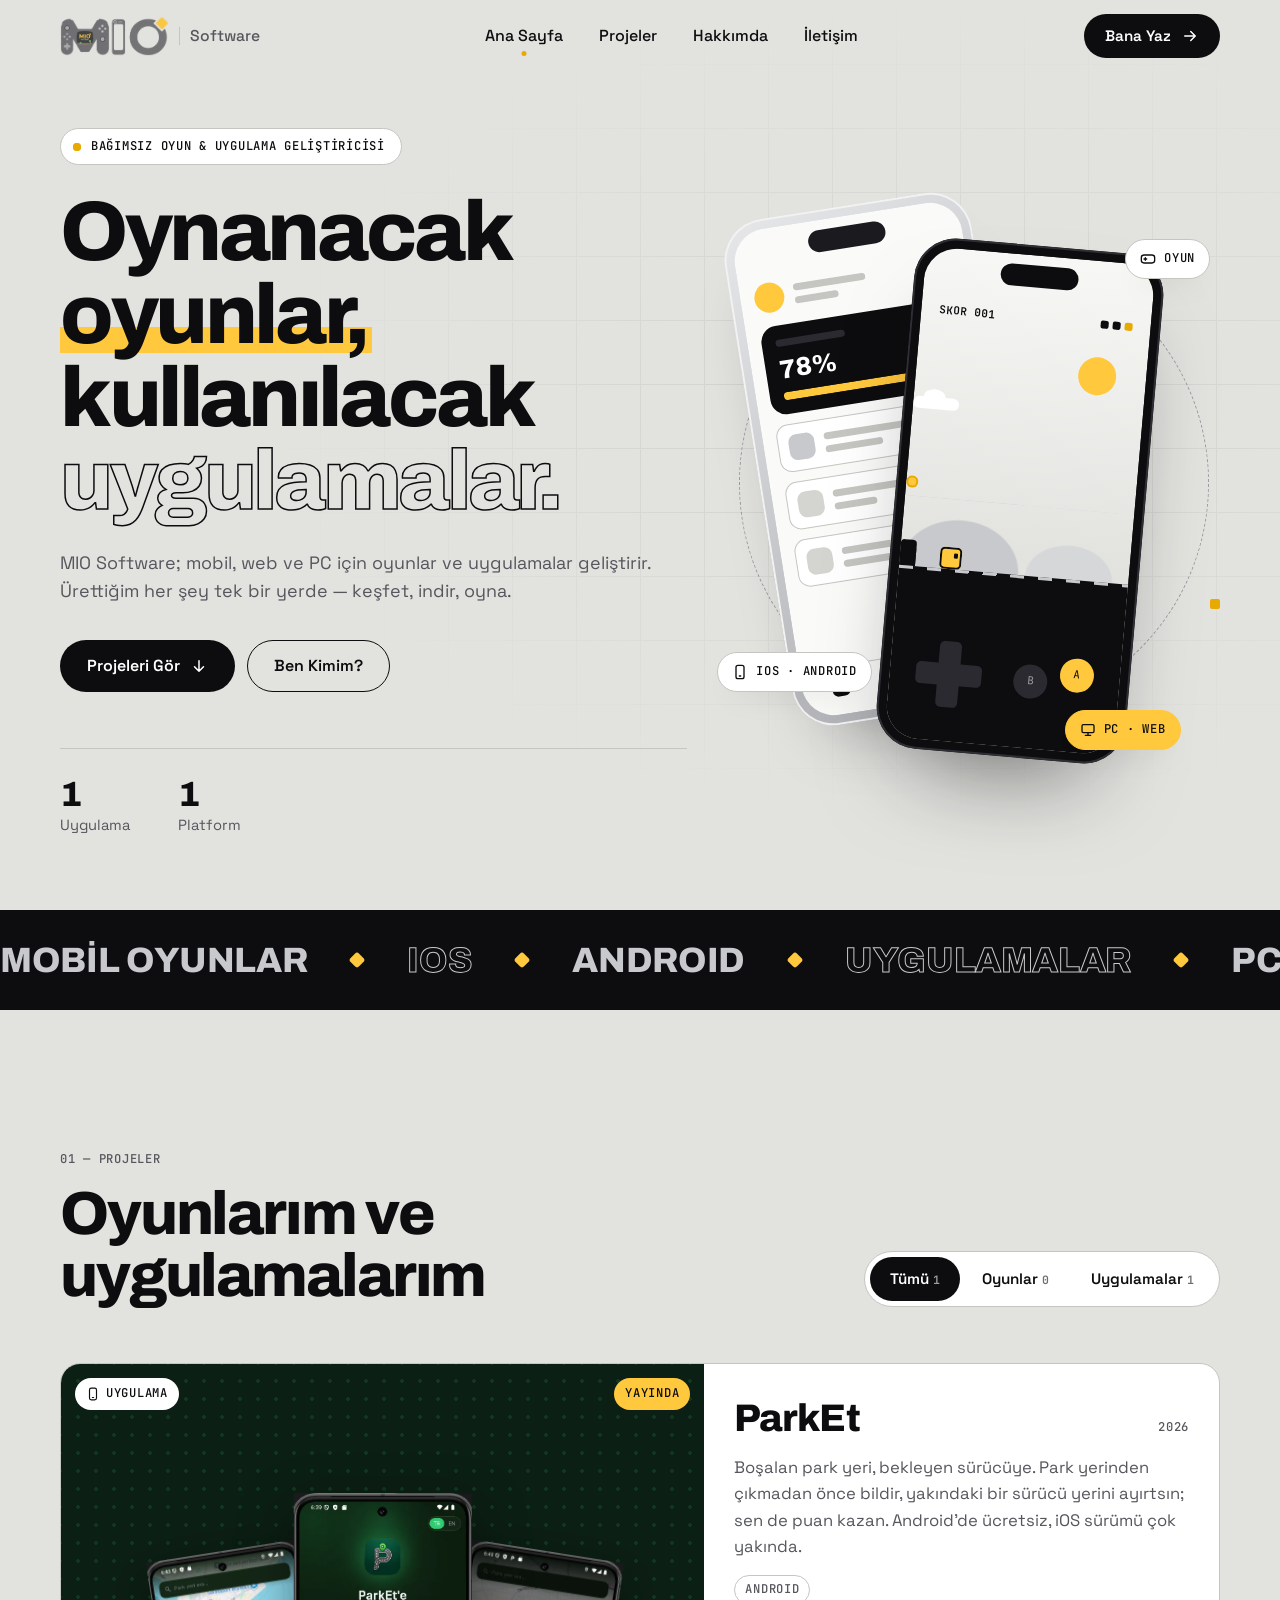
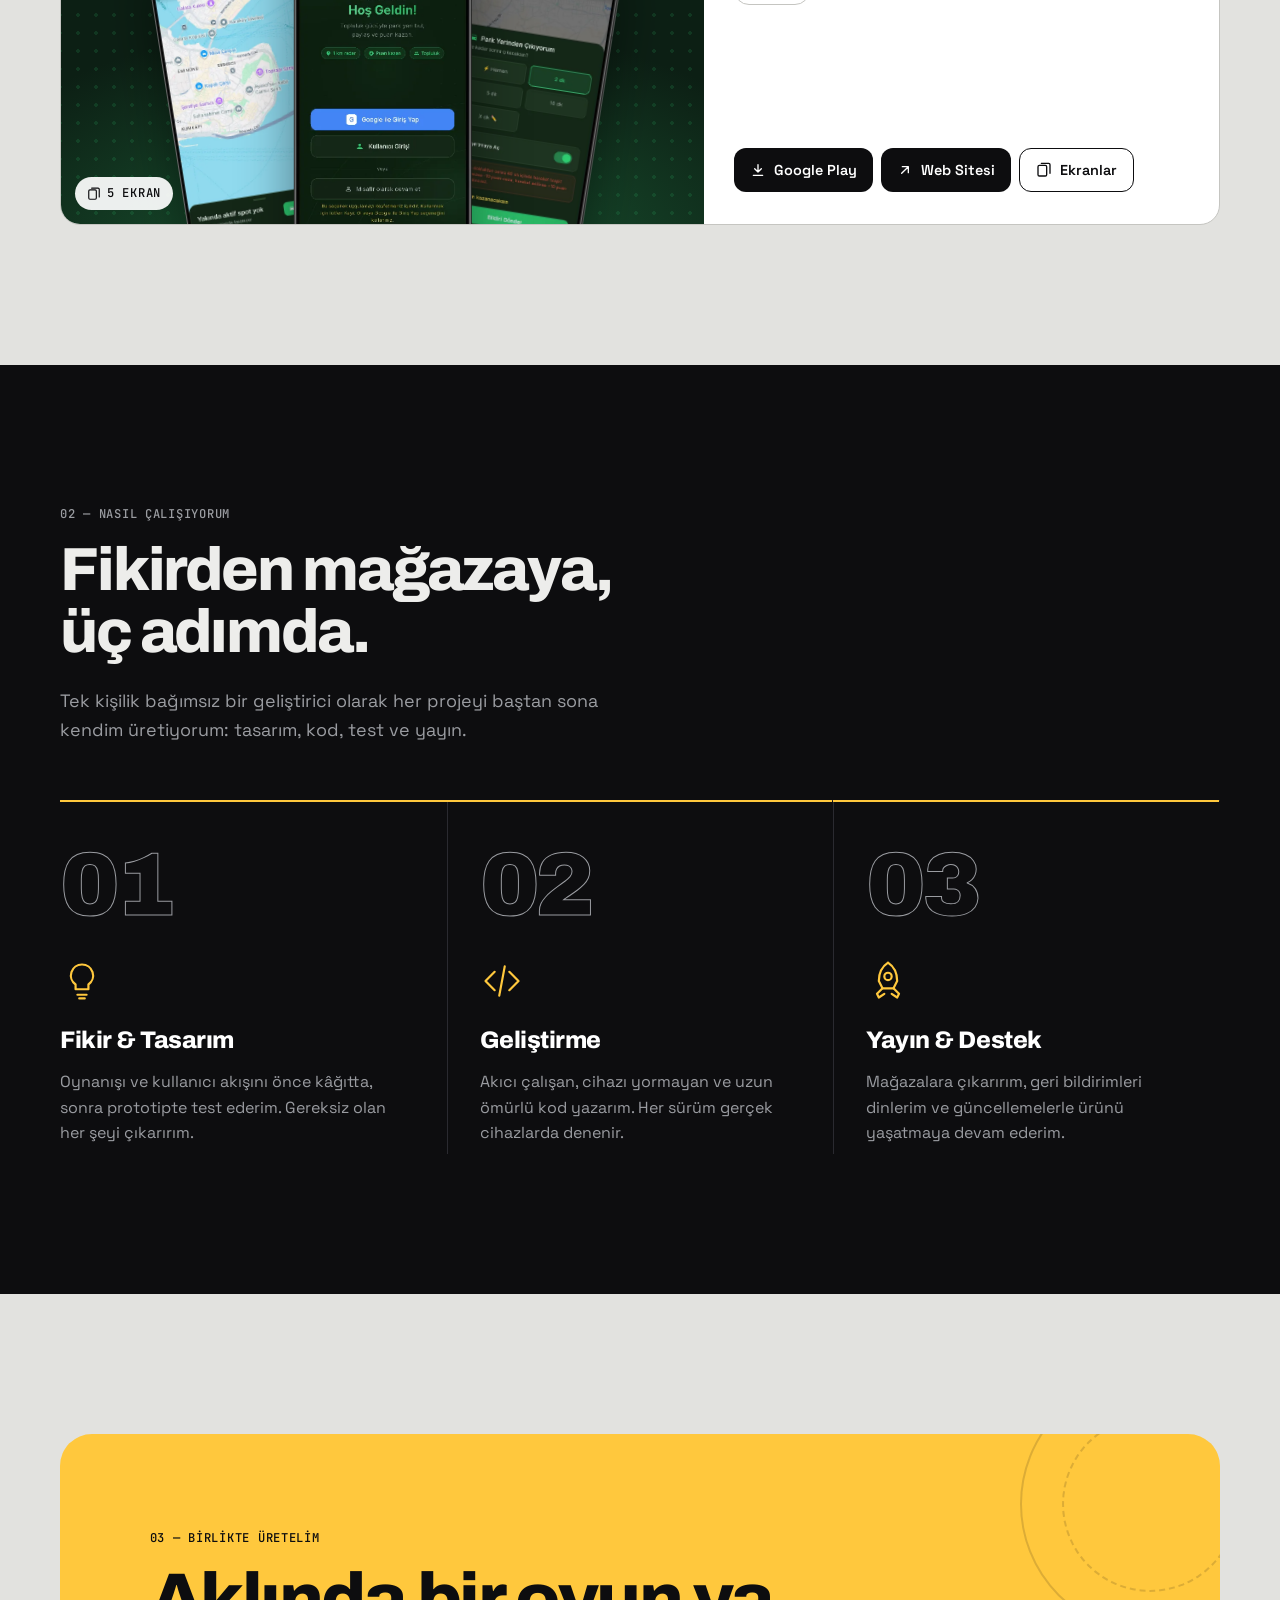
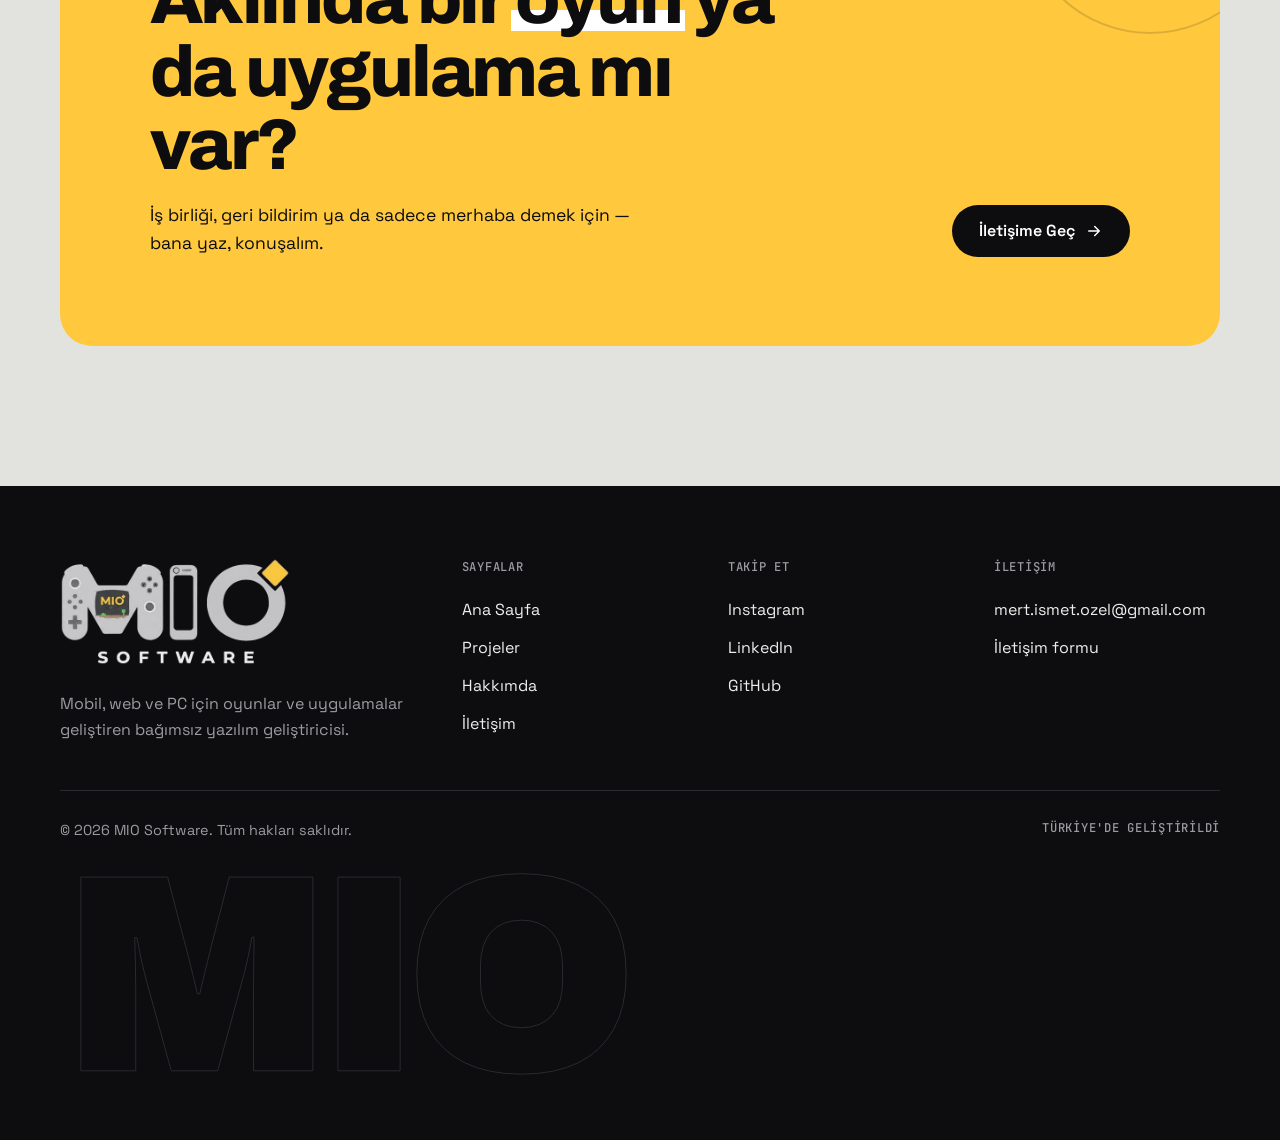
==== index.html @ 7b874090 "MIO Software web sitesi ilk sürüm Co-Authored-By: Claude Opus 5.5 <noreply@anthropic.com>" ====
<!doctype html>
<html lang="tr" class="no-js">
<head>
  <meta charset="utf-8">
  <meta name="viewport" content="width=device-width, initial-scale=1">
  <title>MIO Software — Oyun ve Mobil Uygulama Geliştiricisi</title>
  <meta name="description" content="MIO Software; mobil, web ve PC için oyunlar ve uygulamalar geliştiren bağımsız yazılım geliştiricisi. Tüm projelerim tek bir yerde.">
  <meta name="theme-color" content="#0D0D0F">
  <meta property="og:type" content="website">
  <meta property="og:title" content="MIO Software — Oyun ve Mobil Uygulama Geliştiricisi">
  <meta property="og:description" content="Oynanacak oyunlar, kullanılacak uygulamalar. Tüm projelerim tek bir yerde.">
  <meta property="og:image" content="https://miosoftware.org/assets/img/og-image.jpg">
  <link rel="canonical" href="https://miosoftware.org/">
  <meta property="og:url" content="https://miosoftware.org/">
  <meta property="og:site_name" content="MIO Software">
  <meta property="og:locale" content="tr_TR">
  <meta name="twitter:card" content="summary_large_image">
  <link rel="icon" href="assets/img/favicon.svg" type="image/svg+xml">
  <link rel="apple-touch-icon" href="assets/img/logo-mark.png">
  <link rel="preconnect" href="https://fonts.googleapis.com">
  <link rel="preconnect" href="https://fonts.gstatic.com" crossorigin>
  <link href="https://fonts.googleapis.com/css2?family=Archivo:wght@500;700;800;900&family=JetBrains+Mono:wght@500;600&family=Space+Grotesk:wght@400;500;600&display=swap" rel="stylesheet">
  <link rel="stylesheet" href="assets/css/style.css">
  <script type="application/ld+json">
  {
    "@context": "https://schema.org",
    "@graph": [
      {
        "@type": "WebSite",
        "name": "MIO Software",
        "url": "https://miosoftware.org/",
        "inLanguage": "tr"
      },
      {
        "@type": "Person",
        "name": "Mert Özel",
        "jobTitle": "Oyun ve Mobil Uygulama Geliştiricisi",
        "url": "https://miosoftware.org/",
        "alumniOf": { "@type": "CollegeOrUniversity", "name": "Fırat Üniversitesi" },
        "sameAs": [
          "https://www.instagram.com/mio.software/",
          "https://www.linkedin.com/in/mert-%C3%B6zel-674987365/",
          "https://github.com/codermert23"
        ]
      }
    ]
  }
  </script>
  <script>document.documentElement.classList.replace("no-js", "js");</script>
</head>
<body>
  <a class="skip" href="#main">İçeriğe geç</a>
  <div class="curtain" aria-hidden="true"><span class="curtain-logo"><img src="assets/img/logo-light-mark.png" alt="" width="131" height="48"></span></div>

  <header class="header">
    <div class="container header-inner">
      <a href="index.html" class="logo" aria-label="MIO Software ana sayfa"><img class="logo-img logo-img--dark" src="assets/img/logo-mark.png" alt="" width="109" height="40"><img class="logo-img logo-img--light" src="assets/img/logo-light-mark.png" alt="" width="109" height="40"><small>Software</small></a>
      <nav class="nav" aria-label="Ana menü">
        <a href="index.html" aria-current="page">Ana Sayfa</a>
        <a href="index.html#projeler">Projeler</a>
        <a href="hakkimda.html">Hakkımda</a>
        <a href="iletisim.html">İletişim</a>
      </nav>
      <a href="iletisim.html" class="btn btn--dark btn--sm header-cta">Bana Yaz
        <svg viewBox="0 0 24 24" fill="none" stroke="currentColor" stroke-width="2" stroke-linecap="round" stroke-linejoin="round" aria-hidden="true"><path d="M5 12h14M13 6l6 6-6 6"/></svg>
      </a>
      <button class="menu-btn" type="button" aria-expanded="false" aria-controls="mobile-menu" aria-label="Menüyü aç"><span></span><span></span></button>
    </div>
  </header>

  <div class="mobile-menu" id="mobile-menu">
    <nav aria-label="Mobil menü">
      <a href="index.html" aria-current="page">Ana Sayfa <span>01</span></a>
      <a href="index.html#projeler">Projeler <span>02</span></a>
      <a href="hakkimda.html">Hakkımda <span>03</span></a>
      <a href="iletisim.html">İletişim <span>04</span></a>
    </nav>
    <p class="mobile-menu-foot mono">Oyun &amp; Uygulama Geliştiricisi — <a href="mailto:mert.ismet.ozel@gmail.com">mert.ismet.ozel@gmail.com</a></p>
  </div>

  <main id="main">
    <!-- ============ HERO ============ -->
    <section class="hero" aria-labelledby="hero-title">
      <div class="hero-grid-bg" aria-hidden="true"></div>
      <div class="container hero-inner">
        <div class="hero-copy">
          <span class="eyebrow mono" data-reveal><span class="dot"></span>Bağımsız oyun &amp; uygulama geliştiricisi</span>
          <h1 id="hero-title" class="display">
            <span class="line"><span>Oynanacak <span class="hl">oyunlar,</span></span></span>
            <span class="line"><span>kullanılacak</span></span>
            <span class="line"><span class="outline">uygulamalar.</span></span>
          </h1>
          <p class="lead" data-reveal style="--i:3">MIO Software; mobil, web ve PC için oyunlar ve uygulamalar geliştirir. Ürettiğim her şey tek bir yerde — keşfet, indir, oyna.</p>
          <div class="hero-actions" data-reveal style="--i:4">
            <a href="#projeler" class="btn btn--dark">Projeleri Gör
              <svg viewBox="0 0 24 24" fill="none" stroke="currentColor" stroke-width="2" stroke-linecap="round" stroke-linejoin="round" aria-hidden="true"><path d="M12 5v14M6 13l6 6 6-6"/></svg>
            </a>
            <a href="hakkimda.html" class="btn btn--ghost">Ben Kimim?</a>
          </div>
          <div class="hero-stats" data-reveal style="--i:5">
            <div class="stat"><b data-stat="game">0</b><span>Oyun</span></div>
            <div class="stat"><b data-stat="app">0</b><span>Uygulama</span></div>
            <div class="stat"><b data-stat="platform">0</b><span>Platform</span></div>
          </div>
        </div>

        <div class="hero-visual" data-anim aria-hidden="true">
          <div class="hero-visual-scale">
            <div class="orbit"></div>
            <div class="orbit orbit--2"></div>
            <span class="pixel pixel--1"></span><span class="pixel pixel--2"></span><span class="pixel pixel--3"></span>

            <!-- Arka telefon: uygulama ekranı -->
            <div class="phone phone--back">
              <div class="phone-screen">
                <div class="app">
                  <div class="app-top"><span class="app-avatar"></span><div style="flex:1;display:grid;gap:6px"><span class="bar" style="width:60%"></span><span class="bar" style="width:36%"></span></div><span class="toggle"></span></div>
                  <div class="app-card">
                    <span class="bar" style="width:40%"></span>
                    <span class="big">78%</span>
                    <div class="app-progress"><i></i></div>
                  </div>
                  <div class="app-row"><b></b><div><span class="bar" style="width:70%"></span><span class="bar" style="width:40%"></span></div></div>
                  <div class="app-row"><b></b><div><span class="bar" style="width:55%"></span><span class="bar" style="width:30%"></span></div></div>
                  <div class="app-row"><b></b><div><span class="bar" style="width:64%"></span><span class="bar" style="width:46%"></span></div></div>
                  <div class="app-tabbar"><i></i><i></i><i></i><i></i></div>
                </div>
              </div>
            </div>

            <!-- Ön telefon: kendi kendine oynayan mini oyun -->
            <div class="phone phone--front">
              <div class="phone-screen">
                <div class="game">
                  <div class="game-hud"><span>SKOR <b data-score>000</b></span><span class="lives"><i></i><i></i><i></i></span></div>
                  <span class="game-sun"></span>
                  <span class="game-cloud"></span>
                  <div class="game-hills"></div>
                  <div class="game-world">
                    <span class="game-coin"></span>
                    <span class="game-obs"></span>
                    <span class="game-obs game-obs--2"></span>
                    <span class="game-player"></span>
                  </div>
                  <div class="game-ground">
                    <div class="game-pad"><span class="dpad"></span><span class="ab"><span>B</span><span>A</span></span></div>
                  </div>
                </div>
              </div>
            </div>

            <span class="chip-float chip-float--a mono">
              <svg viewBox="0 0 24 24" fill="none" stroke="currentColor" stroke-width="2" stroke-linecap="round" stroke-linejoin="round"><rect x="2" y="6" width="20" height="12" rx="4"/><path d="M6 12h4M8 10v4"/></svg>Oyun
            </span>
            <span class="chip-float chip-float--b mono">
              <svg viewBox="0 0 24 24" fill="none" stroke="currentColor" stroke-width="2" stroke-linecap="round" stroke-linejoin="round"><rect x="6" y="2" width="12" height="20" rx="3"/><path d="M11 18h2"/></svg><span lang="en">iOS · Android</span>
            </span>
            <span class="chip-float chip-float--c mono">
              <svg viewBox="0 0 24 24" fill="none" stroke="currentColor" stroke-width="2" stroke-linecap="round" stroke-linejoin="round"><rect x="3" y="4" width="18" height="12" rx="2"/><path d="M8 20h8M12 16v4"/></svg>PC · Web
            </span>
          </div>
        </div>
      </div>
    </section>

    <!-- ============ MARQUEE ============ -->
    <div class="marquee" data-anim aria-hidden="true">
      <div class="marquee-track">
        <span>Mobil Oyunlar</span><span lang="en">iOS</span><span lang="en">Android</span><span>Uygulamalar</span><span>PC &amp; Web</span><span>Oyun Tasarımı</span><span>UI / UX</span>
        <span>Mobil Oyunlar</span><span lang="en">iOS</span><span lang="en">Android</span><span>Uygulamalar</span><span>PC &amp; Web</span><span>Oyun Tasarımı</span><span>UI / UX</span>
      </div>
    </div>

    <!-- ============ PROJECTS ============ -->
    <section class="section" id="projeler" aria-labelledby="projects-title">
      <div class="container">
        <div class="section-head">
          <div data-reveal>
            <span class="mono">01 — Projeler</span>
            <h2 id="projects-title" class="title">Oyunlarım ve<br>uygulamalarım</h2>
          </div>
          <div class="filters" role="group" aria-label="Projeleri filtrele" data-reveal style="--i:1">
            <span class="filters-indicator" aria-hidden="true"></span>
            <button type="button" data-filter="all" aria-pressed="true">Tümü<span data-filter-count="all"></span></button>
            <button type="button" data-filter="game" aria-pressed="false">Oyunlar<span data-filter-count="game"></span></button>
            <button type="button" data-filter="app" aria-pressed="false">Uygulamalar<span data-filter-count="app"></span></button>
          </div>
        </div>
        <div class="projects-grid" id="projects-grid" aria-live="polite">
          <noscript><p class="projects-empty">Projeleri görmek için JavaScript'i etkinleştir.</p></noscript>
        </div>
      </div>
    </section>

    <!-- ============ PROCESS ============ -->
    <section class="section dark" aria-labelledby="process-title">
      <div class="container">
        <div class="section-head">
          <div data-reveal>
            <span class="mono">02 — Nasıl çalışıyorum</span>
            <h2 id="process-title" class="title">Fikirden mağazaya,<br>üç adımda.</h2>
          </div>
          <p class="lead" data-reveal style="--i:1">Tek kişilik bağımsız bir geliştirici olarak her projeyi baştan sona kendim üretiyorum: tasarım, kod, test ve yayın.</p>
        </div>
        <div class="steps">
          <article class="step">
            <span class="step-num">01</span>
            <svg class="step-icon" viewBox="0 0 48 48" fill="none" stroke="currentColor" stroke-width="2.4" stroke-linecap="round" stroke-linejoin="round" aria-hidden="true"><path d="M24 6a12 12 0 0 0-7 21.8V33h14v-5.2A12 12 0 0 0 24 6Z"/><path d="M19 39h10M21 43h6"/></svg>
            <h3>Fikir &amp; Tasarım</h3>
            <p>Oynanışı ve kullanıcı akışını önce kâğıtta, sonra prototipte test ederim. Gereksiz olan her şeyi çıkarırım.</p>
          </article>
          <article class="step">
            <span class="step-num">02</span>
            <svg class="step-icon" viewBox="0 0 48 48" fill="none" stroke="currentColor" stroke-width="2.4" stroke-linecap="round" stroke-linejoin="round" aria-hidden="true"><polyline points="16 14 6 24 16 34"/><polyline points="32 14 42 24 32 34"/><path d="M27 8 21 40"/></svg>
            <h3>Geliştirme</h3>
            <p>Akıcı çalışan, cihazı yormayan ve uzun ömürlü kod yazarım. Her sürüm gerçek cihazlarda denenir.</p>
          </article>
          <article class="step">
            <span class="step-num">03</span>
            <svg class="step-icon" viewBox="0 0 48 48" fill="none" stroke="currentColor" stroke-width="2.4" stroke-linecap="round" stroke-linejoin="round" aria-hidden="true"><path d="M24 4c6 4 10 11 10 20l-4 8H18l-4-8c0-9 4-16 10-20Z"/><circle cx="24" cy="19" r="4"/><path d="M18 32l-6 6 2 4 6-4M30 32l6 6-2 4-6-4"/></svg>
            <h3>Yayın &amp; Destek</h3>
            <p>Mağazalara çıkarırım, geri bildirimleri dinlerim ve güncellemelerle ürünü yaşatmaya devam ederim.</p>
          </article>
        </div>
      </div>
    </section>

    <!-- ============ CTA ============ -->
    <section class="section" aria-labelledby="cta-title">
      <div class="container">
        <div class="cta" data-reveal="scale" data-anim>
          <span class="cta-deco" aria-hidden="true"></span>
          <div>
            <span class="mono">03 — Birlikte üretelim</span>
            <h2 id="cta-title" class="title" style="margin-top:14px">Aklında bir <span class="hl" style="--yellow:#fff">oyun</span> ya da uygulama mı var?</h2>
            <p>İş birliği, geri bildirim ya da sadece merhaba demek için — bana yaz, konuşalım.</p>
          </div>
          <a href="iletisim.html" class="btn btn--dark">İletişime Geç
            <svg viewBox="0 0 24 24" fill="none" stroke="currentColor" stroke-width="2" stroke-linecap="round" stroke-linejoin="round" aria-hidden="true"><path d="M5 12h14M13 6l6 6-6 6"/></svg>
          </a>
        </div>
      </div>
    </section>
  </main>

  <footer class="footer dark">
    <div class="container">
      <div class="footer-cols">
        <div>
          <a href="index.html" class="footer-logo" aria-label="MIO Software ana sayfa"><img src="assets/img/logo-light.png" alt="MIO Software" width="230" height="107" loading="lazy" decoding="async"></a>
          <p class="footer-about">Mobil, web ve PC için oyunlar ve uygulamalar geliştiren bağımsız yazılım geliştiricisi.</p>
        </div>
        <div>
          <h4>Sayfalar</h4>
          <ul>
            <li><a class="footer-link" href="index.html">Ana Sayfa</a></li>
            <li><a class="footer-link" href="index.html#projeler">Projeler</a></li>
            <li><a class="footer-link" href="hakkimda.html">Hakkımda</a></li>
            <li><a class="footer-link" href="iletisim.html">İletişim</a></li>
          </ul>
        </div>
        <div>
          <h4>Takip Et</h4>
          <ul>
            <li><a class="footer-link" href="https://www.instagram.com/mio.software/" target="_blank" rel="noopener">Instagram</a></li>
            <li><a class="footer-link" href="https://www.linkedin.com/in/mert-%C3%B6zel-674987365/" target="_blank" rel="noopener">LinkedIn</a></li>
            <li><a class="footer-link" href="https://github.com/codermert23" target="_blank" rel="noopener">GitHub</a></li>
          </ul>
        </div>
        <div>
          <h4>İletişim</h4>
          <ul>
            <li><a class="footer-link" href="mailto:mert.ismet.ozel@gmail.com">mert.ismet.ozel@gmail.com</a></li>
            <li><a class="footer-link" href="iletisim.html">İletişim formu</a></li>
          </ul>
        </div>
      </div>
      <div class="footer-bottom">
        <span>© <span data-year>2026</span> MIO Software. Tüm hakları saklıdır.</span>
        <span class="mono">Türkiye'de geliştirildi</span>
      </div>
      <div class="footer-word" aria-hidden="true" data-parallax="-0.06">MIO</div>
    </div>
  </footer>

  <script src="assets/js/projects.js" defer></script>
  <script src="assets/js/main.js" defer></script>
</body>
</html>
---- assets/css/style.css ----
/* =========================================================
   MIO Software — style.css
   Tasarım sistemi: design/DESIGN.md
   ========================================================= */

:root {
  --bg: #E2E2DF;
  --bg-2: #D4D4D0;
  --surface: #FFFFFF;
  --silver: #C8C9CC;
  --silver-d: #9A9CA1;
  --ink: #0D0D0F;
  --ink-2: #1B1B1F;
  --ink-3: #2A2A30;
  --muted: #55575D;
  --line: #C5C5C1;
  --yellow: #FFC83D;
  --yellow-d: #E8A900;
  --error: #B3261E;

  --f-head: "Archivo", "Helvetica Neue", Arial, sans-serif;
  --f-body: "Space Grotesk", "Helvetica Neue", Arial, sans-serif;
  --f-mono: "JetBrains Mono", ui-monospace, Consolas, monospace;

  --ease: cubic-bezier(.2, .7, .2, 1);
  --ease-in: cubic-bezier(.6, 0, .8, .2);
  --radius: 20px;
  --header-h: 72px;
}

/* ---------- Reset ---------- */
*, *::before, *::after { box-sizing: border-box; }
html { -webkit-text-size-adjust: 100%; scroll-behavior: smooth; scroll-padding-top: 90px; }
body {
  margin: 0;
  background: var(--bg);
  color: var(--ink);
  font-family: var(--f-body);
  font-size: 1rem;
  line-height: 1.6;
  -webkit-font-smoothing: antialiased;
  overflow-x: hidden;
}
img, svg { display: block; max-width: 100%; }
a { color: inherit; text-decoration: none; }
button { font: inherit; color: inherit; cursor: pointer; background: none; border: 0; padding: 0; }
ul { list-style: none; margin: 0; padding: 0; }
h1, h2, h3, p { margin: 0; }
:focus-visible { outline: 2px solid var(--ink); outline-offset: 3px; border-radius: 6px; }
.dark :focus-visible, .mobile-menu :focus-visible { outline-color: var(--yellow); }
::selection { background: var(--yellow); color: var(--ink); }

.container { width: 100%; max-width: 1240px; margin: 0 auto; padding: 0 clamp(16px, 4vw, 40px); }
.skip { position: absolute; left: -9999px; top: 0; }
.skip:focus { left: 16px; top: 16px; z-index: 300; background: var(--yellow); padding: 10px 16px; border-radius: 10px; font-weight: 600; }
.mono { font-family: var(--f-mono); font-size: .76rem; font-weight: 500; letter-spacing: .06em; text-transform: uppercase; }
.muted { color: var(--muted); }
.sr-only { position: absolute; width: 1px; height: 1px; overflow: hidden; clip: rect(0 0 0 0); white-space: nowrap; }

/* ---------- Page curtain (transition) ---------- */
.curtain {
  position: fixed; inset: 0; z-index: 250;
  background: var(--ink);
  display: grid; place-items: center;
  transform-origin: top;
  animation: curtainOut .7s var(--ease) .1s both;
  pointer-events: none;
}
.curtain-logo { display: block; animation: fadeOut .25s ease both; }
.curtain-logo img { height: 48px; width: auto; }
.is-leaving .curtain { transform-origin: bottom; animation: curtainIn .45s var(--ease-in) both; }
.is-leaving .curtain-logo { animation: none; opacity: 0; }
@keyframes curtainOut { from { transform: scaleY(1); } to { transform: scaleY(0); } }
@keyframes curtainIn { from { transform: scaleY(0); } to { transform: scaleY(1); } }
@keyframes fadeOut { to { opacity: 0; } }

/* ---------- Header ---------- */
.header {
  position: fixed; inset: 0 0 auto; z-index: 100;
  transition: background .3s, box-shadow .3s, transform .4s var(--ease);
}
.header.is-scrolled {
  background: rgba(226, 226, 223, .86);
  -webkit-backdrop-filter: saturate(1.4) blur(12px);
  backdrop-filter: saturate(1.4) blur(12px);
  box-shadow: 0 1px 0 var(--line);
}
.header.is-hidden { transform: translateY(-100%); }
.header-inner { display: flex; align-items: center; justify-content: space-between; gap: 16px; height: var(--header-h); }

.logo { display: inline-flex; align-items: center; gap: 10px; font-family: var(--f-head); font-weight: 800; font-size: 1.3rem; letter-spacing: -.02em; }
.logo small { font-family: var(--f-body); font-weight: 500; font-size: .98rem; color: var(--muted); letter-spacing: 0; }
.logo-img { height: 40px; width: auto; transition: transform .5s var(--ease); }
.logo:hover .logo-img { transform: translateY(-2px) rotate(-2deg); }
.logo-img--light { display: none; }
.menu-open .header .logo-img--dark { display: none; }
.menu-open .header .logo-img--light { display: block; }
.logo small { padding-left: 10px; border-left: 1px solid var(--line); line-height: 1.2; }
.menu-open .header .logo small { border-color: var(--ink-3); }

.nav { display: flex; align-items: center; gap: 4px; }
.nav a { position: relative; padding: 10px 16px; border-radius: 999px; font-weight: 500; transition: background .2s; }
.nav a:hover { background: var(--bg-2); }
.nav a[aria-current="page"]::after {
  content: ""; position: absolute; left: 50%; bottom: 3px;
  width: 5px; height: 5px; border-radius: 50%; background: var(--yellow-d); transform: translateX(-50%);
}

.menu-btn { display: none; width: 48px; height: 48px; border-radius: 50%; background: var(--ink); position: relative; z-index: 120; }
.menu-btn span { position: absolute; left: 15px; right: 15px; height: 2px; background: #fff; border-radius: 2px; transition: transform .35s var(--ease), top .35s var(--ease); }
.menu-btn span:first-child { top: 19px; }
.menu-btn span:last-child { top: 27px; }
.menu-open .menu-btn { background: var(--yellow); }
.menu-open .menu-btn span { background: var(--ink); top: 23px; }
.menu-open .menu-btn span:first-child { transform: rotate(45deg); }
.menu-open .menu-btn span:last-child { transform: rotate(-45deg); }

.mobile-menu {
  position: fixed; inset: 0; z-index: 110;
  background: var(--ink); color: #fff;
  padding: calc(var(--header-h) + 32px) clamp(16px, 6vw, 40px) 40px;
  display: flex; flex-direction: column; justify-content: space-between;
  clip-path: circle(0 at calc(100% - 44px) 36px);
  transition: clip-path .6s var(--ease);
  visibility: hidden;
}
.menu-open .mobile-menu { clip-path: circle(150% at calc(100% - 44px) 36px); visibility: visible; }
.menu-open .header .logo { color: #fff; }
.menu-open .header .logo small { color: var(--silver-d); }
.menu-open .header { z-index: 115; transform: none; background: transparent; box-shadow: none; -webkit-backdrop-filter: none; backdrop-filter: none; }
.mobile-menu nav { display: flex; flex-direction: column; }
.mobile-menu nav a {
  font-family: var(--f-head); font-weight: 800; font-size: clamp(2.2rem, 11vw, 3.6rem); letter-spacing: -.03em; line-height: 1.15;
  padding: 6px 0; border-bottom: 1px solid var(--ink-3);
  display: flex; justify-content: space-between; align-items: center;
  opacity: 0; transform: translateY(24px);
  transition: opacity .5s var(--ease), transform .5s var(--ease), color .2s;
}
.mobile-menu nav a span { font-family: var(--f-mono); font-size: .8rem; color: var(--silver-d); font-weight: 500; }
.mobile-menu nav a:hover, .mobile-menu nav a[aria-current="page"] { color: var(--yellow); }
.menu-open .mobile-menu nav a { opacity: 1; transform: none; }
.menu-open .mobile-menu nav a:nth-child(1) { transition-delay: .15s; }
.menu-open .mobile-menu nav a:nth-child(2) { transition-delay: .2s; }
.menu-open .mobile-menu nav a:nth-child(3) { transition-delay: .25s; }
.menu-open .mobile-menu nav a:nth-child(4) { transition-delay: .3s; }
.mobile-menu-foot { color: var(--silver-d); }
.mobile-menu-foot a { color: #fff; text-transform: none; letter-spacing: 0; }
.menu-open body { overflow: hidden; }

/* ---------- Buttons ---------- */
.btn {
  display: inline-flex; align-items: center; justify-content: center; gap: 10px;
  min-height: 52px; padding: 0 26px; border-radius: 999px;
  font-weight: 600; font-size: 1rem; white-space: nowrap;
  border: 1.5px solid transparent;
  position: relative; overflow: hidden; isolation: isolate;
  transition: transform .2s var(--ease), background-color .25s, color .25s, border-color .25s;
}
.btn svg { width: 18px; height: 18px; flex: none; transition: transform .35s var(--ease); }
.btn:hover svg { transform: translateX(4px); }
.btn:active { transform: scale(.97); }
.btn--sm { min-height: 44px; padding: 0 20px; font-size: .95rem; }
.btn--dark { background: var(--ink); color: #fff; }
.btn--dark::before {
  content: ""; position: absolute; inset: 0; z-index: -1;
  background: var(--yellow); border-radius: inherit;
  transform: translateY(101%); transition: transform .4s var(--ease);
}
.btn--dark:hover { color: var(--ink); }
.btn--dark:hover::before { transform: none; }
.btn--ghost { border-color: var(--ink); color: var(--ink); }
.btn--ghost:hover { background: var(--ink); color: #fff; }
.btn--yellow { background: var(--yellow); color: var(--ink); }
.btn--yellow:hover { background: #fff; }
.btn[disabled] { opacity: .6; pointer-events: none; }

/* ---------- Reveal ---------- */
.js [data-reveal] {
  opacity: 0; transform: translateY(26px);
  transition: opacity .8s var(--ease), transform .8s var(--ease);
  transition-delay: calc(var(--i, 0) * 80ms);
}
.js [data-reveal="left"] { transform: translateX(-30px); }
.js [data-reveal="scale"] { transform: scale(.94); }
.js [data-reveal].is-in { opacity: 1; transform: none; }

/* Paused animations (offscreen / hidden tab) */
.is-paused, .is-paused *, .tab-hidden * { animation-play-state: paused !important; }

/* ---------- Typography blocks ---------- */
.display {
  font-family: var(--f-head); font-weight: 800;
  font-size: clamp(2.7rem, 6.6vw, 5.8rem);
  line-height: .98; letter-spacing: -.04em;
}
.line { display: block; overflow: hidden; padding-bottom: .06em; margin-bottom: -.06em; }
.line > span { display: inline-block; }
.js .line > span { transform: translateY(108%); transition: transform 1s var(--ease); }
.js.is-loaded .line > span { transform: none; }
.line:nth-child(2) > span { transition-delay: .1s; }
.line:nth-child(3) > span { transition-delay: .2s; }
.outline { color: transparent; -webkit-text-stroke: 1.5px var(--ink); }
.hl { position: relative; z-index: 0; white-space: nowrap; }
.hl::after {
  content: ""; position: absolute; z-index: -1;
  left: -.05em; right: -.05em; bottom: .1em; height: .3em;
  background: var(--yellow);
  transform-origin: left; transition: transform .9s var(--ease) .9s;
}
.js .hl::after { transform: scaleX(0); }
.js.is-loaded .hl::after, .js .is-in .hl::after { transform: scaleX(1); }

.eyebrow {
  display: inline-flex; align-items: center; gap: 10px;
  padding: 8px 16px 8px 12px; border: 1px solid var(--line); border-radius: 999px;
  background: var(--surface);
}
.dot { width: 8px; height: 8px; border-radius: 50%; background: var(--yellow-d); position: relative; }
.dot::after { content: ""; position: absolute; inset: 0; border-radius: 50%; background: var(--yellow-d); animation: ping 2s var(--ease) infinite; }
@keyframes ping { 0% { transform: scale(1); opacity: .7; } 80%, 100% { transform: scale(3); opacity: 0; } }

.title {
  font-family: var(--f-head); font-weight: 800;
  font-size: clamp(2.1rem, 4.8vw, 3.8rem);
  line-height: 1.02; letter-spacing: -.035em;
}
.lead { font-size: clamp(1.05rem, 1.4vw, 1.2rem); color: var(--muted); max-width: 54ch; }
.dark .lead, .dark .muted { color: var(--silver-d); }

/* ---------- Sections ---------- */
.section { padding: clamp(80px, 12vw, 140px) 0; position: relative; }
.section-head { display: flex; justify-content: space-between; align-items: flex-end; gap: 24px; flex-wrap: wrap; margin-bottom: clamp(36px, 5vw, 56px); }
.section-head .mono { color: var(--muted); display: block; margin-bottom: 14px; }
.dark .section-head .mono { color: var(--silver-d); }
.dark { background: var(--ink); color: #EDEDEB; }

/* ---------- Hero ---------- */
.hero { position: relative; padding: calc(var(--header-h) + 56px) 0 72px; min-height: min(100svh, 1000px); display: flex; align-items: center; overflow: hidden; }
.hero-grid-bg {
  position: absolute; inset: 0; pointer-events: none;
  background-image: linear-gradient(var(--line) 1px, transparent 1px), linear-gradient(90deg, var(--line) 1px, transparent 1px);
  background-size: 64px 64px;
  -webkit-mask-image: radial-gradient(ellipse 70% 60% at 72% 45%, #000 0%, transparent 75%);
  mask-image: radial-gradient(ellipse 70% 60% at 72% 45%, #000 0%, transparent 75%);
  opacity: .7;
}
.hero-inner { position: relative; display: grid; grid-template-columns: 1.12fr .88fr; gap: 40px; align-items: center; width: 100%; }
.hero .display { margin: 26px 0 26px; }
.hero-actions { display: flex; flex-wrap: wrap; gap: 12px; margin-top: 34px; }
.hero-stats { display: flex; flex-wrap: wrap; gap: 20px 48px; margin-top: 56px; padding-top: 28px; border-top: 1px solid var(--line); }
.stat b { display: block; font-family: var(--f-head); font-weight: 800; font-size: 2.2rem; line-height: 1; letter-spacing: -.03em; }
.stat span { color: var(--muted); font-size: .92rem; }

/* Hero visual */
.hero-visual { position: relative; height: 580px; display: grid; place-items: center; }
.orbit { position: absolute; width: 470px; aspect-ratio: 1; border-radius: 50%; border: 1px dashed var(--silver-d); animation: spin 48s linear infinite; }
.orbit::before { content: ""; position: absolute; top: -7px; left: calc(50% - 7px); width: 14px; height: 14px; background: var(--yellow); border-radius: 3px; }
.orbit--2 { width: 330px; border-style: solid; border-color: var(--line); animation-duration: 30s; animation-direction: reverse; }
.orbit--2::before { background: var(--ink); width: 10px; height: 10px; top: -5px; left: calc(50% - 5px); border-radius: 50%; }
@keyframes spin { to { transform: rotate(360deg); } }

.phone {
  position: absolute; width: 250px; height: 512px; border-radius: 42px; padding: 10px;
  background: var(--ink);
  box-shadow: 0 50px 90px -40px rgba(13, 13, 15, .55), inset 0 0 0 2px #2E2E34;
}
.phone::before { content: ""; position: absolute; top: 20px; left: 50%; width: 78px; height: 22px; border-radius: 999px; background: var(--ink); transform: translateX(-50%); z-index: 5; }
.phone-screen { position: relative; width: 100%; height: 100%; border-radius: 33px; overflow: hidden; }
.phone--front { translate: 46px 18px; rotate: 5deg; z-index: 2; animation: floatA 7s ease-in-out infinite; }
.phone--back {
  translate: -92px -24px; rotate: -9deg; z-index: 1;
  background: linear-gradient(150deg, #E6E7E9, #A7A9AE);
  box-shadow: 0 40px 70px -40px rgba(13, 13, 15, .4), inset 0 0 0 2px #F2F2F3;
  animation: floatB 8.5s ease-in-out infinite;
}
.phone--back::before { background: #1B1B1F; }
@keyframes floatA { 0%, 100% { transform: translateY(0); } 50% { transform: translateY(-14px); } }
@keyframes floatB { 0%, 100% { transform: translateY(-6px); } 50% { transform: translateY(10px); } }

/* Mini game (front phone) */
.game { position: absolute; inset: 0; background: linear-gradient(#F7F7F5 0%, #E2E2DF 62%); }
.game-hud { position: absolute; top: 54px; left: 18px; right: 18px; display: flex; justify-content: space-between; font-family: var(--f-mono); font-size: 11px; font-weight: 600; color: var(--ink); z-index: 2; }
.game-hud .lives { display: flex; gap: 4px; align-items: center; }
.game-hud .lives i { width: 8px; height: 8px; background: var(--ink); border-radius: 2px; }
.game-hud .lives i:last-child { background: var(--yellow-d); }
.game-sun { position: absolute; top: 96px; right: 30px; width: 38px; height: 38px; border-radius: 50%; background: var(--yellow); }
.game-hills {
  position: absolute; left: 0; bottom: 172px; width: 200%; height: 70px;
  background:
    radial-gradient(60px 50px at 60px 70px, var(--silver) 98%, transparent 100%) 0 0 / 230px 70px repeat-x,
    radial-gradient(44px 34px at 170px 70px, #D6D7D9 98%, transparent 100%) 0 0 / 230px 70px repeat-x;
  animation: hills 9s linear infinite;
}
@keyframes hills { to { transform: translateX(-230px); } }
.game-cloud { position: absolute; top: 150px; left: 0; width: 46px; height: 12px; border-radius: 999px; background: #fff; animation: cloud 11s linear infinite; }
.game-cloud::after { content: ""; position: absolute; left: 10px; top: -8px; width: 22px; height: 16px; border-radius: 50%; background: #fff; }
@keyframes cloud { from { transform: translateX(240px); } to { transform: translateX(-60px); } }
.game-world { position: absolute; left: 0; right: 0; bottom: 172px; height: 0; }
.game-player {
  position: absolute; bottom: 0; left: 40px; width: 22px; height: 22px;
  background: var(--yellow); border-radius: 5px;
  box-shadow: inset 0 0 0 2px var(--ink);
  animation: jump 1s infinite;
}
.game-player::after { content: ""; position: absolute; top: 6px; right: 4px; width: 4px; height: 5px; background: var(--ink); border-radius: 1px; }
@keyframes jump {
  0%, 12% { transform: translateY(0) scaleY(1); animation-timing-function: cubic-bezier(.2, .6, .35, 1); }
  14% { transform: translateY(0) scaleY(.85); }
  40% { transform: translateY(-60px) rotate(90deg); animation-timing-function: cubic-bezier(.6, 0, .8, .4); }
  64% { transform: translateY(0) rotate(180deg); }
  70% { transform: translateY(0) rotate(180deg) scaleY(.88); }
  76%, 100% { transform: translateY(0) rotate(180deg); }
}
.game-obs { position: absolute; bottom: 0; left: 0; width: 16px; height: 26px; background: var(--ink); border-radius: 4px 4px 0 0; animation: obs 2s linear infinite; }
.game-obs--2 { height: 20px; animation-delay: -1s; }
@keyframes obs { from { transform: translateX(236px); } to { transform: translateX(-40px); } }
.game-coin { position: absolute; bottom: 78px; left: 0; width: 12px; height: 12px; border-radius: 50%; background: var(--yellow); box-shadow: inset 0 0 0 2px var(--yellow-d); animation: obs 4s linear infinite, coinSpin .6s ease-in-out infinite alternate; animation-delay: -.6s, 0s; }
@keyframes coinSpin { to { scale: .3 1; } }
.game-ground { position: absolute; left: 0; right: 0; bottom: 0; height: 172px; background: var(--ink); }
.game-ground::before {
  content: ""; position: absolute; top: 0; left: 0; width: calc(100% + 28px); height: 3px;
  background: repeating-linear-gradient(90deg, var(--silver) 0 14px, transparent 14px 28px);
  animation: ground .203s linear infinite;
}
@keyframes ground { to { transform: translateX(-28px); } }
.game-pad { position: absolute; left: 0; right: 0; bottom: 34px; display: flex; justify-content: space-between; align-items: center; padding: 0 26px; }
.dpad { position: relative; width: 66px; height: 66px; }
.dpad::before, .dpad::after { content: ""; position: absolute; background: var(--ink-3); border-radius: 5px; }
.dpad::before { left: 22px; top: 0; width: 22px; height: 66px; }
.dpad::after { top: 22px; left: 0; width: 66px; height: 22px; }
.ab { display: flex; gap: 12px; align-items: center; }
.ab span { width: 34px; height: 34px; border-radius: 50%; background: var(--ink-3); display: grid; place-items: center; font-family: var(--f-mono); font-size: 11px; color: var(--silver-d); }
.ab span:last-child { background: var(--yellow); color: var(--ink); translate: 0 -10px; animation: press 1s infinite; }
@keyframes press { 0%, 10%, 22%, 100% { transform: scale(1); } 14% { transform: scale(.82); } }

/* App UI (back phone) */
.app { position: absolute; inset: 0; background: #FAFAF9; padding: 54px 14px 14px; display: flex; flex-direction: column; gap: 10px; }
.app-top { display: flex; align-items: center; gap: 10px; margin-bottom: 4px; }
.app-avatar { width: 30px; height: 30px; border-radius: 50%; background: var(--yellow); }
.bar { height: 7px; border-radius: 4px; background: var(--line); }
.app-card { background: var(--ink); border-radius: 16px; padding: 14px; display: grid; gap: 10px; }
.app-card .bar { background: var(--ink-3); }
.app-card .big { font-family: var(--f-head); font-weight: 800; color: #fff; font-size: 26px; line-height: 1; }
.app-progress { height: 8px; border-radius: 4px; background: var(--ink-3); overflow: hidden; }
.app-progress i { display: block; height: 100%; background: var(--yellow); transform-origin: left; animation: progress 4s var(--ease) infinite; }
@keyframes progress { 0% { transform: scaleX(.1); } 60%, 85% { transform: scaleX(.78); } 100% { transform: scaleX(.1); } }
.app-row { display: flex; align-items: center; gap: 10px; background: #fff; border: 1px solid var(--line); border-radius: 12px; padding: 10px; position: relative; overflow: hidden; }
.app-row b { width: 26px; height: 26px; border-radius: 8px; background: var(--bg-2); flex: none; }
.app-row:nth-of-type(3) b { background: var(--silver); }
.app-row div { flex: 1; display: grid; gap: 6px; }
.app-row::after { content: ""; position: absolute; inset: 0; background: linear-gradient(100deg, transparent 30%, rgba(255, 200, 61, .18) 50%, transparent 70%); transform: translateX(-100%); animation: shimmer 3.2s ease-in-out infinite; }
.app-row:nth-of-type(4)::after { animation-delay: .3s; }
.app-row:nth-of-type(5)::after { animation-delay: .6s; }
@keyframes shimmer { 0%, 40% { transform: translateX(-100%); } 80%, 100% { transform: translateX(100%); } }
.toggle { width: 30px; height: 18px; border-radius: 999px; background: var(--line); position: relative; flex: none; animation: toggleBg 3s steps(1) infinite; }
.toggle::after { content: ""; position: absolute; top: 2px; left: 2px; width: 14px; height: 14px; border-radius: 50%; background: #fff; box-shadow: 0 1px 2px rgba(0, 0, 0, .2); animation: toggleKnob 3s var(--ease) infinite; }
@keyframes toggleBg { 0% { background: var(--line); } 50% { background: var(--ink); } }
@keyframes toggleKnob { 0%, 45% { transform: none; } 50%, 95% { transform: translateX(12px); } 100% { transform: none; } }
.app-tabbar { margin-top: auto; display: flex; justify-content: space-around; padding: 12px 0 4px; border-top: 1px solid var(--line); }
.app-tabbar i { width: 18px; height: 18px; border-radius: 6px; background: var(--line); }
.app-tabbar i:first-child { background: var(--ink); }

/* Floating chips */
.chip-float {
  position: absolute; z-index: 3;
  display: inline-flex; align-items: center; gap: 8px;
  padding: 9px 14px; border-radius: 999px;
  background: var(--surface); border: 1px solid var(--line);
  box-shadow: 0 14px 30px -18px rgba(13, 13, 15, .35);
  animation: floatA 6s ease-in-out infinite;
}
.chip-float svg { width: 16px; height: 16px; }
.chip-float--a { top: 8%; right: 2%; }
.chip-float--b { bottom: 14%; left: -2%; animation-delay: -2s; }
.chip-float--c { bottom: 4%; right: 8%; background: var(--yellow); border-color: var(--yellow); animation-delay: -4s; }
.pixel { position: absolute; width: 10px; height: 10px; background: var(--ink); border-radius: 2px; animation: drift 9s ease-in-out infinite; }
.pixel--1 { top: 18%; left: 10%; }
.pixel--2 { top: 70%; right: 0; background: var(--yellow-d); animation-delay: -3s; }
.pixel--3 { top: 4%; left: 42%; width: 6px; height: 6px; background: var(--silver-d); animation-delay: -6s; }
@keyframes drift { 0%, 100% { transform: translate(0, 0) rotate(0); } 33% { transform: translate(10px, -16px) rotate(45deg); } 66% { transform: translate(-8px, 8px) rotate(90deg); } }

/* ---------- Marquee ---------- */
.marquee { background: var(--ink); color: var(--silver); overflow: hidden; padding: 22px 0; }
.marquee-track { display: flex; width: max-content; animation: marquee 34s linear infinite; }
.marquee:hover .marquee-track { animation-play-state: paused; }
.marquee-track span {
  display: inline-flex; align-items: center; gap: 44px; padding-right: 44px;
  font-family: var(--f-head); font-weight: 800; text-transform: uppercase;
  font-size: clamp(1.4rem, 3vw, 2.2rem); letter-spacing: -.01em; white-space: nowrap;
}
.marquee-track span::after { content: ""; width: 12px; height: 12px; background: var(--yellow); border-radius: 3px; transform: rotate(45deg); }
.marquee-track span:nth-child(even) { color: transparent; -webkit-text-stroke: 1px var(--silver); }
@keyframes marquee { to { transform: translateX(-50%); } }

/* ---------- Filters ---------- */
.filters { position: relative; display: inline-flex; padding: 5px; gap: 2px; background: var(--surface); border: 1px solid var(--line); border-radius: 999px; }
.filters button { position: relative; z-index: 1; min-height: 44px; padding: 0 20px; border-radius: 999px; font-weight: 600; font-size: .95rem; transition: color .3s; }
.filters button[aria-pressed="true"] { color: #fff; }
.filters button span { font-family: var(--f-mono); font-size: .72rem; opacity: .6; margin-left: 4px; }
.filters-indicator { position: absolute; top: 5px; bottom: 5px; left: 0; border-radius: 999px; background: var(--ink); transition: transform .45s var(--ease), width .45s var(--ease); }

/* ---------- Project cards ---------- */
.projects-grid { display: grid; grid-template-columns: repeat(3, 1fr); gap: 24px; }
.card {
  position: relative; display: flex; flex-direction: column;
  background: var(--surface); border: 1px solid var(--line); border-radius: var(--radius);
  overflow: hidden;
  transition: transform .5s var(--ease), box-shadow .4s, opacity .35s;
}
.card:hover { box-shadow: 0 34px 60px -34px rgba(13, 13, 15, .38); }
.card.is-tilting { transition: box-shadow .4s; }
.projects-grid.is-switching .card { opacity: 0; transform: scale(.96); }
.card-cover { position: relative; aspect-ratio: 4 / 3; overflow: hidden; background: var(--c1); color: var(--c2); }
.card-cover img { width: 100%; height: 100%; object-fit: cover; transition: transform .8s var(--ease); }
.cover-art { position: absolute; inset: -10%; transition: transform .9s var(--ease); }
.card:hover .cover-art, .card:hover .card-cover img { transform: scale(1.06); }
.art-pixel { background: repeating-conic-gradient(currentColor 0 25%, transparent 0 50%) 0 0 / 34px 34px; opacity: .14; }
.art-dots { background: radial-gradient(currentColor 1.6px, transparent 1.8px) 0 0 / 18px 18px; opacity: .3; }
.art-stripes { background: repeating-linear-gradient(-45deg, currentColor 0 2px, transparent 2px 18px); opacity: .22; }
.art-rings { background: repeating-radial-gradient(circle at 85% 15%, currentColor 0 1.5px, transparent 2px 22px); opacity: .3; }
.card:hover .art-pixel, .card:hover .art-dots { animation: artDrift 6s linear infinite; }
@keyframes artDrift { to { background-position: 68px 68px; } }
.cover-shape { position: absolute; right: 22px; top: 50%; width: 92px; height: 92px; margin-top: -46px; border-radius: 26px; background: var(--c3, var(--yellow)); transition: transform .8s var(--ease); }
.cover-shape--circle { border-radius: 50%; }
.card:hover .cover-shape { transform: rotate(45deg) scale(.9); }
.card:hover .cover-shape--circle { transform: translateY(-10px) scale(1.05); }
.cover-glyph { position: absolute; left: 20px; bottom: -4px; font-family: var(--f-head); font-weight: 900; font-size: 6.4rem; line-height: 1; letter-spacing: -.06em; color: var(--c2); transition: transform .8s var(--ease); }
.card:hover .cover-glyph { transform: translateY(-6px); }
.card-tag { position: absolute; top: 14px; left: 14px; z-index: 2; display: inline-flex; align-items: center; gap: 6px; padding: 6px 11px; border-radius: 999px; background: var(--surface); color: var(--ink); }
.card-tag svg { width: 14px; height: 14px; }
.card-status { position: absolute; top: 14px; right: 14px; z-index: 2; padding: 6px 11px; border-radius: 999px; background: var(--ink); color: #fff; }
.card-status.is-live { background: var(--yellow); color: var(--ink); }
.card-body { display: flex; flex-direction: column; gap: 12px; flex: 1; padding: 22px 22px 24px; }
.card-head { display: flex; justify-content: space-between; align-items: baseline; gap: 12px; }
.card h3 { font-family: var(--f-head); font-weight: 800; font-size: 1.45rem; letter-spacing: -.025em; line-height: 1.15; }
.card-year { color: var(--muted); }
.card p { color: var(--muted); }
.platforms { display: flex; flex-wrap: wrap; gap: 6px; }
.platforms li { padding: 4px 10px; border: 1px solid var(--line); border-radius: 999px; color: var(--muted); }
.card-links { display: flex; flex-wrap: wrap; gap: 8px; margin-top: auto; padding-top: 8px; }
.store-btn {
  display: inline-flex; align-items: center; gap: 8px; min-height: 44px; padding: 0 16px;
  border-radius: 12px; background: var(--ink); color: #fff; font-weight: 600; font-size: .9rem;
  transition: background .25s, color .25s, transform .2s var(--ease);
}
.store-btn svg { width: 16px; height: 16px; }
.store-btn:hover { background: var(--yellow); color: var(--ink); }
.store-btn:active { transform: scale(.96); }
.store-btn.is-soon { background: var(--bg-2); color: var(--muted); cursor: default; }
.projects-empty { grid-column: 1 / -1; padding: 72px 24px; text-align: center; color: var(--muted); border: 1.5px dashed var(--silver-d); border-radius: var(--radius); }
.projects-empty strong { color: var(--ink); }
.store-btn--ghost { background: transparent; color: var(--ink); border: 1.5px solid var(--ink); }
.store-btn--ghost:hover { background: var(--ink); color: #fff; }

/* Featured card (2 columns, cover left) */
.card--featured { grid-column: 1 / -1; display: grid; grid-template-columns: 1.25fr 1fr; }
.card--featured .card-cover { aspect-ratio: auto; min-height: 460px; height: 100%; }
.card--featured .card-body { max-width: 560px; }
.card--featured .card-body { padding: 32px 30px; gap: 14px; justify-content: center; }
.card--featured h3 { font-size: clamp(1.8rem, 3vw, 2.4rem); }
.card--featured p { font-size: 1.04rem; }

/* Screenshot cover */
.card--screens .card-cover { background: radial-gradient(120% 85% at 50% 108%, color-mix(in srgb, var(--c3) 38%, var(--c1)) 0%, var(--c1) 62%); }
.card--screens .art-dots { color: var(--c3); opacity: .14; }
.card--screens .card-tag, .card--screens .card-status { z-index: 4; }
.cover-screens { position: absolute; inset: 0; width: 100%; cursor: zoom-in; }
.cover-screens:focus-visible { outline: 3px solid var(--yellow); outline-offset: -6px; border-radius: inherit; }
.card-cover .sc {
  position: absolute; left: 50%; bottom: -12%;
  height: 84%; width: auto; max-width: none;
  transform-origin: 50% 100%;
  filter: drop-shadow(0 22px 28px rgba(0, 0, 0, .45));
  transition: transform .9s var(--ease);
}
.card-cover .sc--c { z-index: 3; transform: translateX(-50%); }
.card-cover .sc--l { z-index: 2; transform: translateX(-112%) rotate(-9deg) scale(.86); }
.card-cover .sc--r { z-index: 2; transform: translateX(12%) rotate(9deg) scale(.86); }
.card:hover .card-cover .sc--c, .cover-screens:focus-visible .sc--c { transform: translateX(-50%) translateY(-14px); }
.card:hover .card-cover .sc--l, .cover-screens:focus-visible .sc--l { transform: translateX(-124%) rotate(-13deg) scale(.86); }
.card:hover .card-cover .sc--r, .cover-screens:focus-visible .sc--r { transform: translateX(24%) rotate(13deg) scale(.86); }
.cover-hint {
  position: absolute; left: 14px; bottom: 14px; z-index: 4;
  display: inline-flex; align-items: center; gap: 6px;
  padding: 7px 12px; border-radius: 999px;
  background: rgba(255, 255, 255, .92); color: var(--ink);
  transition: background .25s, color .25s;
}
.cover-hint svg { width: 14px; height: 14px; }
.cover-screens:hover .cover-hint { background: var(--yellow); }

/* ---------- Gallery dialog ---------- */
.has-dialog, .has-dialog body { overflow: hidden; }
.gallery {
  width: min(1120px, calc(100vw - 32px)); max-width: none; max-height: calc(100dvh - 32px);
  padding: 0; border: 0; border-radius: 28px; overflow: hidden;
  background: var(--ink); color: #fff;
  box-shadow: 0 40px 120px -30px rgba(0, 0, 0, .6);
}
.gallery[open] { display: flex; flex-direction: column; animation: galleryIn .5s var(--ease); }
.gallery::backdrop { background: rgba(13, 13, 15, .72); -webkit-backdrop-filter: blur(6px); backdrop-filter: blur(6px); }
@keyframes galleryIn { from { opacity: 0; transform: translateY(28px) scale(.97); } }
.gallery-head { display: flex; align-items: center; gap: 16px; padding: 18px 18px 0 28px; }
.gallery-head h2 { margin-right: auto; font-family: var(--f-head); font-weight: 800; font-size: 1.6rem; letter-spacing: -.02em; }
.gallery-count { color: var(--silver-d); }
.icon-btn { width: 48px; height: 48px; flex: none; border-radius: 50%; display: grid; place-items: center; background: var(--ink-3); color: #fff; transition: background .2s, color .2s, transform .2s var(--ease), opacity .2s; }
.icon-btn svg { width: 20px; height: 20px; }
.icon-btn:hover { background: var(--yellow); color: var(--ink); }
.icon-btn:active { transform: scale(.94); }
.icon-btn:disabled { opacity: .3; pointer-events: none; }
.gallery-track {
  display: flex; gap: 22px; overflow-x: auto; overscroll-behavior-x: contain;
  scroll-snap-type: x mandatory; scrollbar-width: none;
  padding: 22px 28px; min-height: 0;
}
.gallery-track::-webkit-scrollbar { display: none; }
.gallery-track:focus { outline: none; }
.gallery-track::before, .gallery-track::after { content: ""; flex: 0 0 max(0px, calc(50% - 190px)); }
.gallery-track figure { margin: 0; flex: 0 0 auto; scroll-snap-align: center; opacity: .4; transform: scale(.9); transition: opacity .45s var(--ease), transform .45s var(--ease); }
.gallery-track figure.is-current { opacity: 1; transform: none; }
.gallery-track img { height: min(64dvh, 640px); width: auto; filter: drop-shadow(0 18px 30px rgba(0, 0, 0, .5)); }
.gallery-foot { display: flex; justify-content: space-between; align-items: center; gap: 16px; padding: 0 18px 18px 28px; }
.gallery-dots { display: flex; gap: 6px; }
.gallery-dots i { width: 8px; height: 8px; border-radius: 4px; background: var(--ink-3); transition: width .35s var(--ease), background .35s; }
.gallery-dots i.is-active { width: 26px; background: var(--yellow); }
.gallery-nav { display: flex; gap: 10px; }

/* ---------- Steps (dark) ---------- */
.steps { display: grid; grid-template-columns: repeat(3, 1fr); border-top: 1px solid var(--ink-3); }
.step { position: relative; padding: 40px 32px 8px 0; }
.step + .step { padding-left: 32px; border-left: 1px solid var(--ink-3); }
.step-num { font-family: var(--f-head); font-weight: 900; font-size: clamp(3.6rem, 7vw, 5.6rem); line-height: 1; letter-spacing: -.05em; color: transparent; -webkit-text-stroke: 1px var(--silver-d); transition: color .4s, -webkit-text-stroke-color .4s; }
.step:hover .step-num { color: var(--yellow); -webkit-text-stroke-color: var(--yellow); }
.step-icon { width: 44px; height: 44px; margin: 28px 0 18px; color: var(--yellow); }
.step-icon path, .step-icon rect, .step-icon circle, .step-icon polyline { stroke-dasharray: 120; stroke-dashoffset: 120; transition: stroke-dashoffset 1.6s var(--ease) .3s; }
.no-js .step-icon *, .step.is-in .step-icon * { stroke-dashoffset: 0; }
.step h3 { font-family: var(--f-head); font-weight: 800; font-size: 1.5rem; letter-spacing: -.02em; margin-bottom: 10px; color: #fff; }
.step p { color: var(--silver-d); max-width: 34ch; }
.step::before { content: ""; position: absolute; top: -1px; left: 0; width: 100%; height: 2px; background: var(--yellow); transform: scaleX(0); transform-origin: left; transition: transform 1.2s var(--ease) .2s; }
.step + .step::before { left: -1px; }
.step.is-in::before { transform: scaleX(1); }

/* ---------- CTA ---------- */
.cta { position: relative; overflow: hidden; background: var(--yellow); border-radius: 32px; padding: clamp(40px, 7vw, 92px); display: grid; grid-template-columns: 1fr auto; align-items: end; gap: 32px; }
.cta .title { font-size: clamp(2.2rem, 5.6vw, 4.6rem); max-width: 14ch; }
.cta p { margin-top: 18px; max-width: 46ch; font-size: 1.1rem; }
.cta-deco { position: absolute; right: -60px; top: -60px; width: 260px; aspect-ratio: 1; border: 2px solid var(--ink); border-radius: 50%; opacity: .14; animation: spin 30s linear infinite; }
.cta-deco::before { content: ""; position: absolute; inset: 40px; border: 2px dashed var(--ink); border-radius: 50%; }
.cta-deco::after { content: ""; position: absolute; top: 20px; left: 50%; width: 22px; height: 22px; background: var(--ink); border-radius: 5px; }
.cta > *:not(.cta-deco) { position: relative; }

/* ---------- Footer ---------- */
.footer { padding: 72px 0 32px; }
.footer-cols { display: grid; grid-template-columns: 1.6fr 1fr 1fr 1fr; gap: 40px; padding-bottom: 48px; border-bottom: 1px solid var(--ink-3); }
.footer-logo { display: inline-block; }
.footer-logo img { width: 230px; height: auto; transition: transform .5s var(--ease); }
.footer-logo:hover img { transform: translateY(-3px); }
.footer-about { margin-top: 18px; color: var(--silver-d); max-width: 36ch; }
.footer h4 { margin: 0 0 16px; color: var(--silver-d); font-family: var(--f-mono); font-weight: 500; font-size: .76rem; letter-spacing: .06em; text-transform: uppercase; }
.footer li + li { margin-top: 6px; }
.footer-link { display: inline-flex; align-items: center; min-height: 32px; position: relative; color: #EDEDEB; }
.footer-link::after { content: ""; position: absolute; left: 0; right: 0; bottom: 4px; height: 1px; background: var(--yellow); transform: scaleX(0); transform-origin: right; transition: transform .4s var(--ease); }
.footer-link:hover::after { transform: scaleX(1); transform-origin: left; }
.footer-bottom { display: flex; justify-content: space-between; flex-wrap: wrap; gap: 12px; padding-top: 28px; color: var(--silver-d); font-size: .9rem; }
.footer-word { font-family: var(--f-head); font-weight: 900; font-size: clamp(5rem, 22vw, 18rem); line-height: .8; letter-spacing: -.06em; color: transparent; -webkit-text-stroke: 1px var(--ink-3); margin-top: 40px; user-select: none; white-space: nowrap; }

/* ---------- Page hero (sub pages) ---------- */
.page-hero { position: relative; overflow: hidden; padding: calc(var(--header-h) + 88px) 0 clamp(64px, 9vw, 110px); }
.page-hero .display { font-size: clamp(2.8rem, 8vw, 6.6rem); margin-top: 24px; }
.page-hero .lead { margin-top: 28px; }
.bg-word {
  position: absolute; right: -3vw; bottom: -4vw; pointer-events: none; user-select: none;
  font-family: var(--f-head); font-weight: 900; font-size: 24vw; line-height: .8; letter-spacing: -.06em;
  color: transparent; -webkit-text-stroke: 1px var(--silver-d); opacity: .55;
}
.breadcrumb { display: flex; gap: 8px; color: var(--muted); }
.breadcrumb a:hover { color: var(--ink); text-decoration: underline; }

/* ---------- About ---------- */
.story { display: grid; grid-template-columns: 1fr 1.2fr; gap: clamp(32px, 6vw, 96px); align-items: start; }
.story-text p + p { margin-top: 18px; }
.story-text p { font-size: 1.1rem; color: var(--muted); }
.story-text p:first-child { font-size: clamp(1.3rem, 2.2vw, 1.65rem); color: var(--ink); line-height: 1.4; font-weight: 500; }
.values { display: grid; grid-template-columns: repeat(2, 1fr); gap: 20px; }
.value { background: var(--surface); border: 1px solid var(--line); border-radius: var(--radius); padding: 30px; transition: transform .4s var(--ease), border-color .3s; }
.value:hover { transform: translateY(-6px); border-color: var(--ink); }
.value-icon { width: 52px; height: 52px; border-radius: 14px; background: var(--ink); color: var(--yellow); display: grid; place-items: center; margin-bottom: 22px; transition: transform .5s var(--ease); }
.value:hover .value-icon { transform: rotate(-8deg) scale(1.06); }
.value-icon svg { width: 24px; height: 24px; }
.value h3 { font-family: var(--f-head); font-weight: 800; font-size: 1.35rem; letter-spacing: -.02em; margin-bottom: 8px; }
.value p { color: var(--muted); }

.tools { display: flex; flex-wrap: wrap; gap: 10px; }
.tool { display: inline-flex; align-items: center; gap: 10px; padding: 12px 20px; border: 1px solid var(--ink-3); border-radius: 999px; font-weight: 600; transition: background .25s, color .25s, transform .3s var(--ease), border-color .25s; }
.tool::before { content: ""; width: 8px; height: 8px; border-radius: 2px; background: var(--yellow); transition: transform .4s var(--ease); }
.tool:hover { background: var(--yellow); color: var(--ink); border-color: var(--yellow); transform: translateY(-3px); }
.tool:hover::before { background: var(--ink); transform: rotate(45deg); }

.timeline { position: relative; display: grid; gap: 0; padding-left: 40px; }
.timeline::before, .timeline::after { content: ""; position: absolute; left: 8px; top: 8px; bottom: 8px; width: 2px; background: var(--line); }
.timeline::after { background: var(--ink); transform-origin: top; transform: scaleY(var(--p, 0)); }
.tl-item { position: relative; padding: 0 0 48px; display: grid; grid-template-columns: 180px 1fr; gap: 24px; }
.tl-item:last-child { padding-bottom: 0; }
.tl-item::before { content: ""; position: absolute; left: -39px; top: 4px; width: 16px; height: 16px; border-radius: 4px; background: var(--bg); border: 2px solid var(--ink); z-index: 1; transition: background .3s, transform .4s var(--ease); }
.tl-item.is-in::before { background: var(--yellow); transform: rotate(45deg); }
.tl-item .mono { color: var(--muted); padding-top: 3px; }
.tl-item h3 { font-family: var(--f-head); font-weight: 800; font-size: 1.4rem; letter-spacing: -.02em; margin-bottom: 6px; }
.tl-item p { color: var(--muted); max-width: 56ch; }

/* ---------- Contact ---------- */
.contact-grid { display: grid; grid-template-columns: .85fr 1.15fr; gap: clamp(32px, 6vw, 80px); align-items: start; }
.info-list { border-top: 1px solid var(--line); }
.info-item { display: flex; gap: 18px; align-items: flex-start; padding: 22px 0; border-bottom: 1px solid var(--line); }
.info-icon { width: 46px; height: 46px; flex: none; border-radius: 12px; background: var(--ink); color: var(--yellow); display: grid; place-items: center; transition: transform .4s var(--ease); }
.info-item:hover .info-icon { transform: rotate(-8deg); }
.info-icon svg { width: 20px; height: 20px; }
.info-item .mono { color: var(--muted); display: block; margin-bottom: 4px; }
.info-item a, .info-item strong { font-size: 1.15rem; font-weight: 600; }
.info-item a:hover { text-decoration: underline; text-decoration-color: var(--yellow-d); text-decoration-thickness: 2px; text-underline-offset: 4px; }
.socials { display: flex; flex-wrap: wrap; gap: 8px; margin-top: 28px; }
.socials a { display: inline-flex; align-items: center; min-height: 44px; padding: 0 18px; border-radius: 999px; border: 1px solid var(--line); background: var(--surface); font-weight: 600; transition: background .25s, color .25s, border-color .25s; }
.socials a:hover { background: var(--ink); color: #fff; border-color: var(--ink); }

.form { position: relative; display: grid; gap: 20px; padding: clamp(24px, 4vw, 44px); background: var(--surface); border: 1px solid var(--line); border-radius: 28px; }
.form-row { display: grid; grid-template-columns: 1fr 1fr; gap: 20px; }
.field label, .field legend { display: block; font-weight: 600; font-size: .95rem; margin-bottom: 8px; padding: 0; }
.field .req { color: var(--error); }
.field input, .field textarea {
  width: 100%; min-height: 52px; padding: 14px 16px;
  font: inherit; color: var(--ink);
  background: var(--bg); border: 1.5px solid var(--line); border-radius: 14px;
  transition: border-color .2s, box-shadow .2s, background .2s;
}
.field textarea { min-height: 150px; resize: vertical; }
.field input:hover, .field textarea:hover { border-color: var(--silver-d); }
.field input:focus, .field textarea:focus { outline: none; border-color: var(--ink); background: #fff; box-shadow: 0 0 0 4px rgba(255, 200, 61, .5); }
.field.has-error input, .field.has-error textarea { border-color: var(--error); }
.field-error { display: none; margin-top: 6px; color: var(--error); font-size: .88rem; font-weight: 500; }
.field.has-error .field-error { display: block; }
.field-hint { margin-top: 6px; color: var(--muted); font-size: .85rem; }
fieldset.field { border: 0; margin: 0; padding: 0; min-width: 0; }
.topics { display: flex; flex-wrap: wrap; gap: 8px; }
.topics label { margin: 0; font-weight: 500; }
.topics input { position: absolute; opacity: 0; width: 1px; height: 1px; }
.topics span { display: inline-flex; align-items: center; min-height: 44px; padding: 0 18px; border-radius: 999px; border: 1.5px solid var(--line); background: var(--bg); cursor: pointer; transition: background .2s, border-color .2s, color .2s; }
.topics span:hover { border-color: var(--ink); }
.topics input:checked + span { background: var(--ink); color: #fff; border-color: var(--ink); }
.topics input:focus-visible + span { outline: 2px solid var(--ink); outline-offset: 3px; }
.form-foot { display: flex; justify-content: space-between; align-items: center; gap: 16px; flex-wrap: wrap; }
.form-foot small { color: var(--muted); }
.form-status { color: var(--error); font-weight: 500; }
.spinner { width: 18px; height: 18px; border-radius: 50%; border: 2px solid currentColor; border-right-color: transparent; animation: spin .7s linear infinite; display: none; }
.is-sending .spinner { display: block; }
.is-sending .btn-arrow { display: none; }
.form-success { position: absolute; inset: 0; z-index: 2; border-radius: inherit; background: var(--ink); color: #fff; display: grid; place-content: center; justify-items: center; text-align: center; gap: 14px; padding: 32px; opacity: 0; visibility: hidden; transform: scale(.97); transition: opacity .5s var(--ease), transform .5s var(--ease), visibility .5s; }
.form.is-sent .form-success { opacity: 1; visibility: visible; transform: none; }
.success-mark { width: 72px; height: 72px; border-radius: 20px; background: var(--yellow); color: var(--ink); display: grid; place-items: center; }
.success-mark svg { width: 34px; height: 34px; }
.success-mark path { stroke-dasharray: 40; stroke-dashoffset: 40; transition: stroke-dashoffset .8s var(--ease) .3s; }
.form.is-sent .success-mark path { stroke-dashoffset: 0; }
.form-success h3 { font-family: var(--f-head); font-weight: 800; font-size: 1.8rem; letter-spacing: -.02em; }
.form-success p { color: var(--silver-d); max-width: 36ch; }
.form-success .btn { margin-top: 8px; }

/* ---------- Responsive ---------- */
@media (max-width: 1080px) {
  .hero-inner { grid-template-columns: 1fr; }
  .hero { min-height: auto; }
  .hero-visual { height: 560px; margin-top: 8px; }
  .projects-grid { grid-template-columns: repeat(2, 1fr); }
  .footer-cols { grid-template-columns: 1fr 1fr; }
  .story { grid-template-columns: 1fr; }
}
@media (max-width: 860px) {
  .nav, .header-cta { display: none; }
  .menu-btn { display: block; }
  .steps { grid-template-columns: 1fr; }
  .step, .step + .step { padding: 32px 0; border-left: 0; }
  .step + .step { border-top: 1px solid var(--ink-3); }
  .step + .step::before { left: 0; }
  .cta { grid-template-columns: 1fr; align-items: start; }
  .contact-grid { grid-template-columns: 1fr; }
  .tl-item { grid-template-columns: 1fr; gap: 6px; }
}
@media (max-width: 860px) {
  .card--featured { grid-template-columns: 1fr; }
  .card--featured .card-cover { min-height: 0; height: auto; aspect-ratio: 4 / 3; }
  .card--featured .card-body { padding: 22px 22px 24px; }
}
@media (max-width: 640px) {
  .projects-grid { grid-template-columns: 1fr; }
  .card--featured { grid-column: auto; }
  .gallery { width: calc(100vw - 16px); max-height: calc(100dvh - 16px); border-radius: 22px; }
  .gallery-head { padding: 14px 12px 0 20px; }
  .gallery-track { padding: 18px 20px; gap: 14px; }
  .gallery-track img { height: min(60dvh, 560px); }
  .gallery-foot { padding: 0 12px 14px 20px; }
  .values { grid-template-columns: 1fr; }
  .form-row { grid-template-columns: 1fr; }
  .footer-cols { grid-template-columns: 1fr; gap: 32px; }
  .hero-visual { height: 470px; }
  .hero-visual-scale { transform: scale(.82); }
  .orbit { width: 380px; }
  .orbit--2 { width: 270px; }
  .chip-float--a { right: 0; top: 2%; }
  .chip-float--b { left: 0; }
  .filters { width: 100%; }
  .filters button { flex: 1; padding: 0 10px; }
  .section-head { align-items: flex-start; }
  .btn { width: 100%; }
  .hero-actions .btn { width: auto; flex: 1 1 auto; }
  .card-links .store-btn { flex: 1 1 auto; justify-content: center; }
}
@media (max-width: 400px) {
  .hero-visual-scale { transform: scale(.72); }
  .hero-visual { height: 420px; }
}
.hero-visual-scale { position: relative; width: 100%; height: 100%; display: grid; place-items: center; }

/* ---------- Reduced motion ---------- */
@media (prefers-reduced-motion: reduce) {
  *, *::before, *::after {
    animation-duration: .001ms !important;
    animation-iteration-count: 1 !important;
    transition-duration: .001ms !important;
    transition-delay: 0s !important;
    scroll-behavior: auto !important;
  }
}
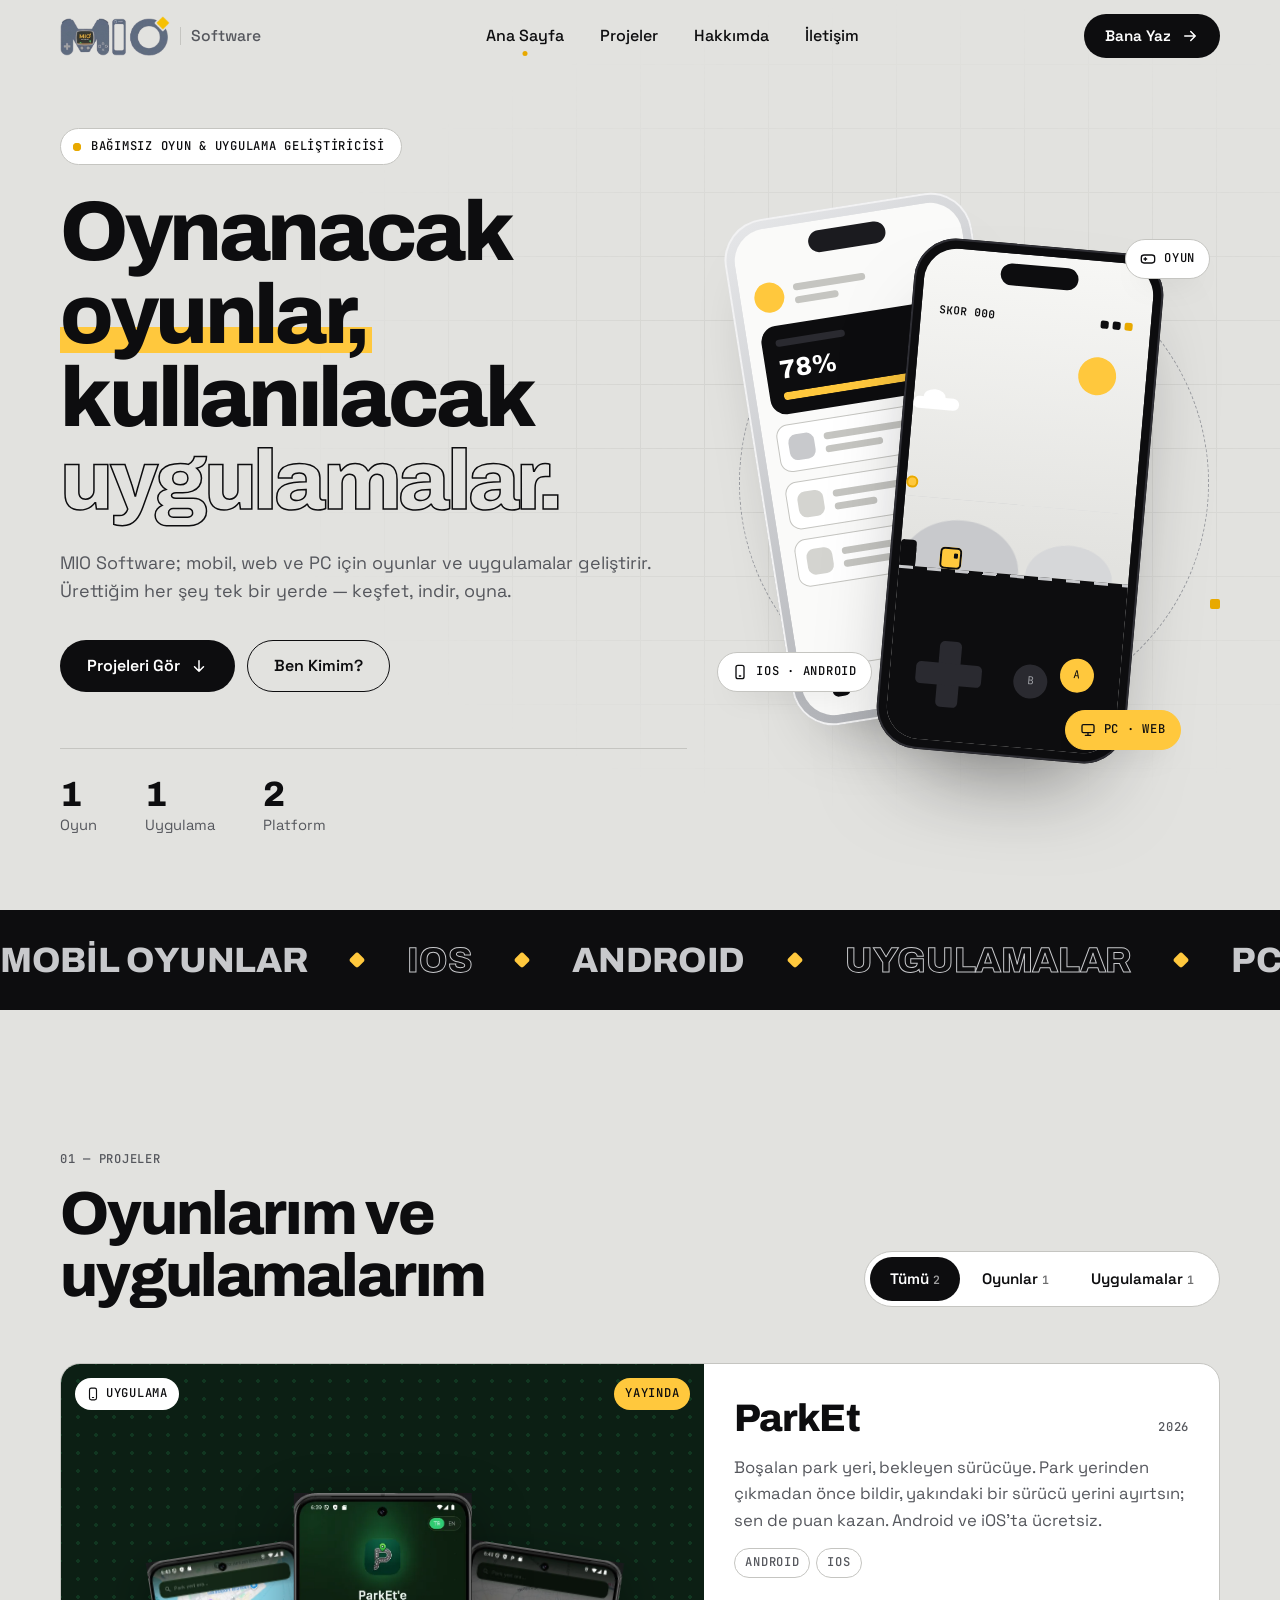
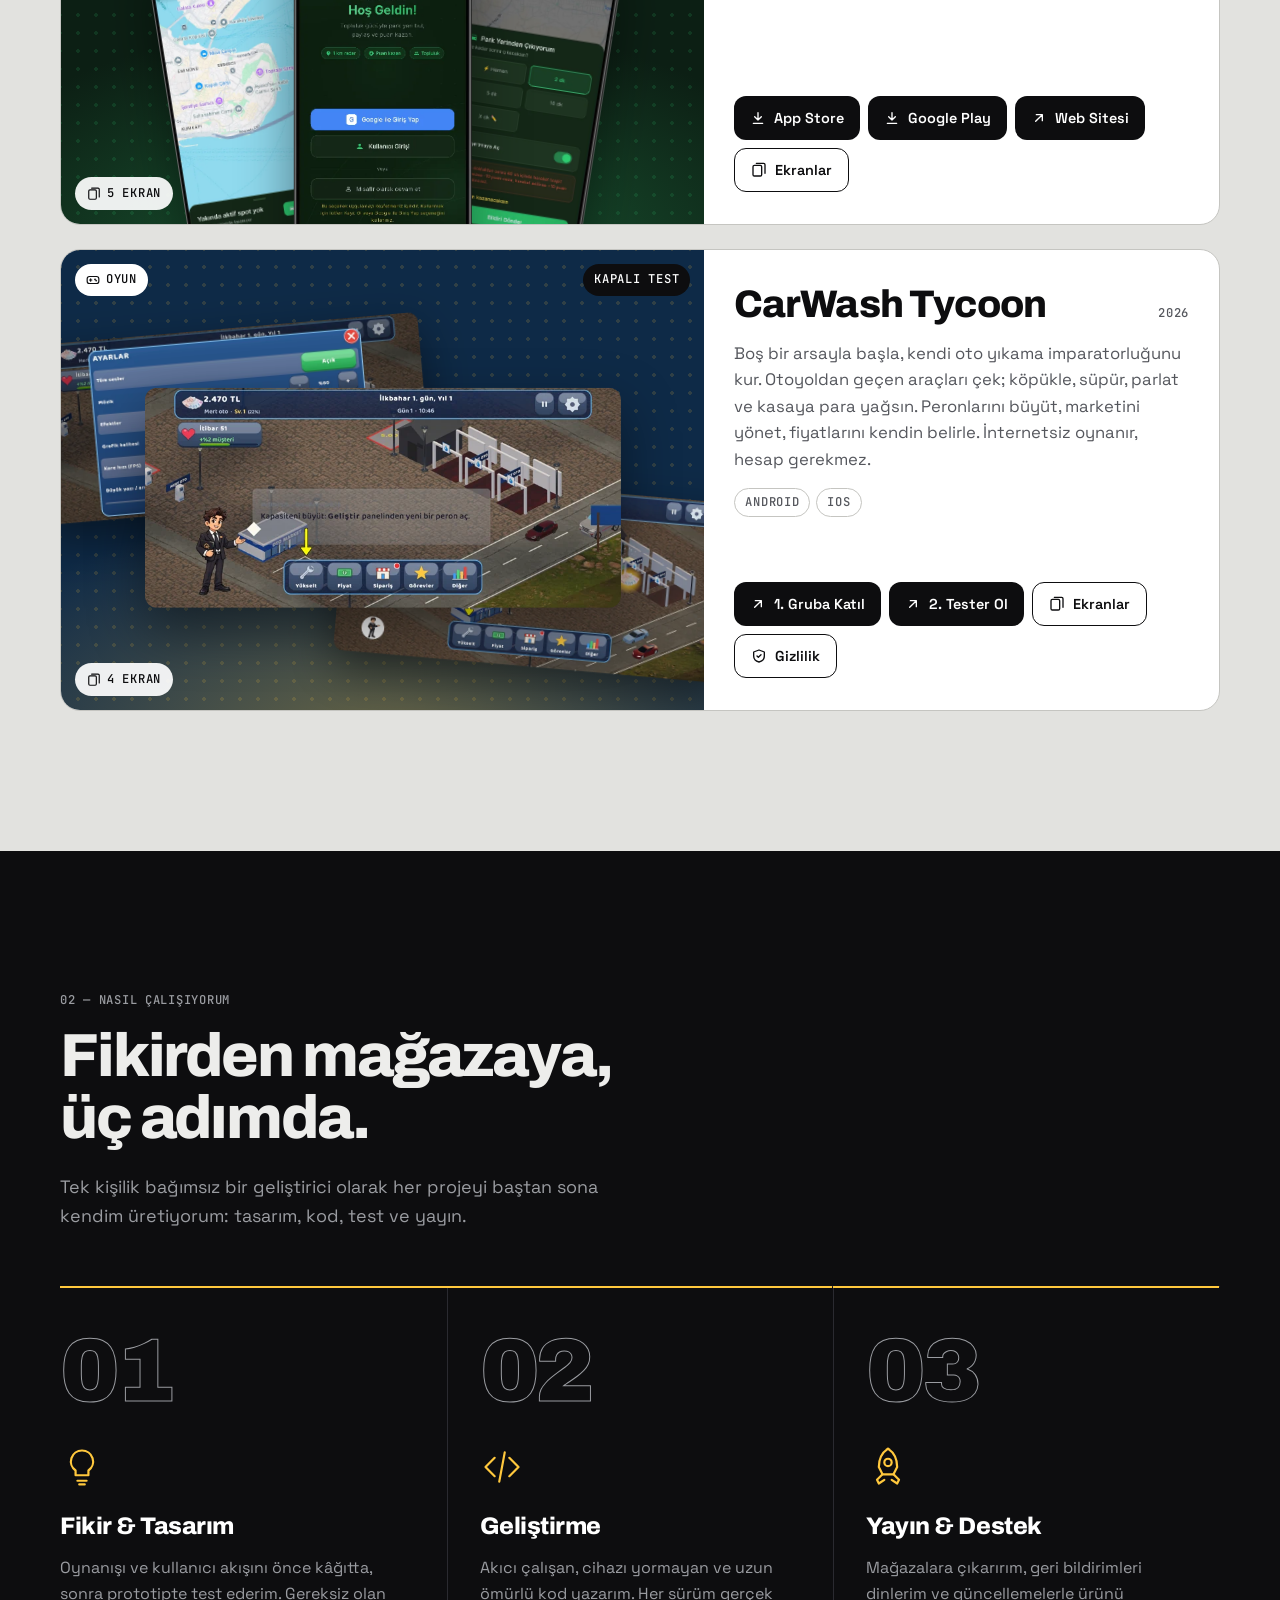
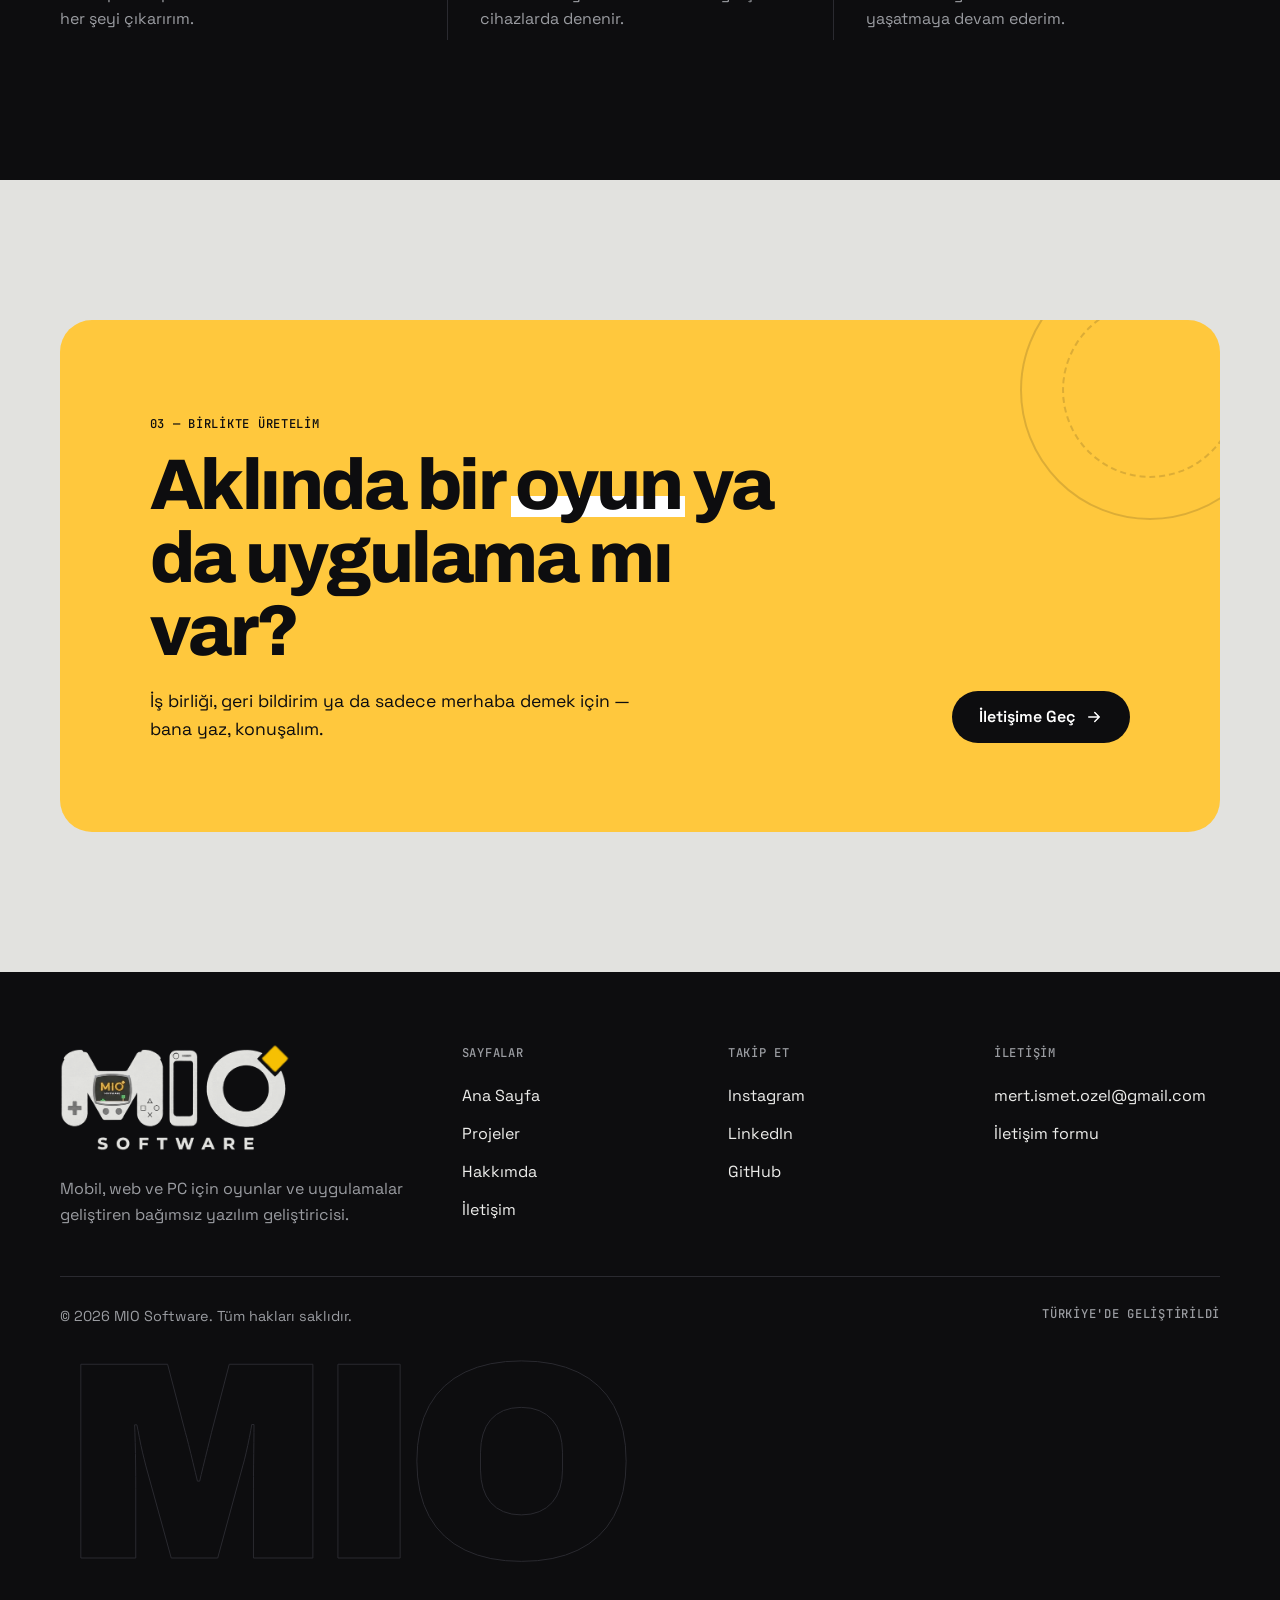
==== commit 3315c8d9: "Domain miosoftware.com.tr: GitHub Pages için CNAME, marka ve içerik güncellemeleri Co-Authored-By: C" ====
--- a/index.html
+++ b/index.html
@@ -9,9 +9,9 @@
   <meta property="og:type" content="website">
   <meta property="og:title" content="MIO Software — Oyun ve Mobil Uygulama Geliştiricisi">
   <meta property="og:description" content="Oynanacak oyunlar, kullanılacak uygulamalar. Tüm projelerim tek bir yerde.">
-  <meta property="og:image" content="https://miosoftware.org/assets/img/og-image.jpg">
-  <link rel="canonical" href="https://miosoftware.org/">
-  <meta property="og:url" content="https://miosoftware.org/">
+  <meta property="og:image" content="https://miosoftware.com.tr/assets/img/og-image.jpg">
+  <link rel="canonical" href="https://miosoftware.com.tr/">
+  <meta property="og:url" content="https://miosoftware.com.tr/">
   <meta property="og:site_name" content="MIO Software">
   <meta property="og:locale" content="tr_TR">
   <meta name="twitter:card" content="summary_large_image">
@@ -28,14 +28,14 @@
       {
         "@type": "WebSite",
         "name": "MIO Software",
-        "url": "https://miosoftware.org/",
+        "url": "https://miosoftware.com.tr/",
         "inLanguage": "tr"
       },
       {
         "@type": "Person",
         "name": "Mert Özel",
         "jobTitle": "Oyun ve Mobil Uygulama Geliştiricisi",
-        "url": "https://miosoftware.org/",
+        "url": "https://miosoftware.com.tr/",
         "alumniOf": { "@type": "CollegeOrUniversity", "name": "Fırat Üniversitesi" },
         "sameAs": [
           "https://www.instagram.com/mio.software/",
--- a/assets/css/style.css
+++ b/assets/css/style.css
@@ -727,3 +727,73 @@
     scroll-behavior: auto !important;
   }
 }
+
+/* =========================================================
+   Gizlilik politikası (carwash-tycoon/gizlilik.html ve sonrakiler)
+   ========================================================= */
+.policy-hero .display { margin-top: 18px; }
+.policy-app { display: inline-flex; align-items: center; gap: 14px; margin-top: 28px; padding: 10px 18px 10px 10px; background: var(--surface); border: 1px solid var(--line); border-radius: 22px; }
+.policy-app img { width: 56px; height: 56px; border-radius: 14px; }
+.policy-app b { display: block; font-family: var(--f-head); font-weight: 800; font-size: 1.15rem; letter-spacing: -.02em; line-height: 1.2; }
+.policy-meta { display: flex; flex-wrap: wrap; align-items: center; justify-content: space-between; gap: 16px; margin-top: 36px; padding-top: 24px; border-top: 1px solid var(--line); color: var(--muted); }
+.lang-switch { display: inline-flex; gap: 4px; padding: 4px; border-radius: 999px; background: var(--surface); border: 1px solid var(--line); }
+.lang-switch button { min-height: 40px; padding: 0 18px; border-radius: 999px; font-weight: 600; font-size: .92rem; color: var(--muted); transition: background .25s, color .25s; }
+.lang-switch button:hover { color: var(--ink); }
+.lang-switch button[aria-pressed="true"] { background: var(--ink); color: #fff; }
+
+.policy-section { padding-top: 0; }
+.policy-facts { display: grid; grid-template-columns: repeat(4, 1fr); gap: 16px; margin-bottom: clamp(48px, 7vw, 88px); }
+.policy-facts li { background: var(--ink); color: #fff; border-radius: var(--radius); padding: 24px 22px; display: grid; gap: 6px; }
+.policy-facts b { font-family: var(--f-head); font-weight: 900; font-size: clamp(2.2rem, 4vw, 3rem); line-height: 1; letter-spacing: -.04em; color: var(--yellow); }
+.policy-facts span { color: var(--silver); font-size: .95rem; line-height: 1.4; }
+
+.policy { display: grid; grid-template-columns: 260px 1fr; gap: clamp(32px, 6vw, 96px); align-items: start; }
+.policy-toc { position: sticky; top: calc(var(--header-h) + 24px); display: grid; gap: 14px; }
+.policy-toc ol { margin: 0; padding: 0; list-style: none; counter-reset: toc; display: grid; gap: 2px; border-left: 1px solid var(--line); }
+.policy-toc li { counter-increment: toc; }
+.policy-toc a { display: flex; gap: 10px; align-items: baseline; padding: 7px 0 7px 16px; margin-left: -1px; border-left: 2px solid transparent; color: var(--muted); font-weight: 500; transition: color .2s, border-color .2s; }
+.policy-toc a::before { content: counter(toc, decimal-leading-zero); font-family: var(--f-mono); font-size: .72rem; color: var(--silver-d); }
+.policy-toc a:hover { color: var(--ink); border-left-color: var(--yellow-d); }
+
+.policy-body { max-width: 720px; }
+.policy-intro { font-size: clamp(1.2rem, 2vw, 1.45rem); line-height: 1.45; font-weight: 500; margin-bottom: 48px; }
+.policy-intro .mono { font-size: .8em; text-transform: none; letter-spacing: 0; background: var(--bg-2); padding: 2px 8px; border-radius: 6px; }
+.policy-body section { padding: 36px 0; border-top: 1px solid var(--line); scroll-margin-top: calc(var(--header-h) + 24px); }
+.policy-body h2 { display: flex; align-items: baseline; gap: 14px; font-family: var(--f-head); font-weight: 800; font-size: clamp(1.4rem, 2.4vw, 1.8rem); letter-spacing: -.025em; line-height: 1.2; margin-bottom: 16px; }
+.policy-body h2 .mono { color: var(--muted); }
+.policy-body p { color: var(--muted); font-size: 1.05rem; }
+.policy-body p + p, .policy-body .policy-list + p { margin-top: 14px; }
+.policy-body strong { color: var(--ink); font-weight: 600; }
+.policy-body a:not(.btn) { color: var(--ink); text-decoration: underline; text-decoration-color: var(--yellow-d); text-decoration-thickness: 2px; text-underline-offset: 3px; transition: background .2s; }
+.policy-body a:not(.btn):hover { background: var(--yellow); }
+.policy-list { margin: 16px 0 0; display: grid; gap: 8px; }
+.policy-list li { position: relative; padding-left: 22px; color: var(--muted); }
+.policy-list li::before { content: ""; position: absolute; left: 2px; top: .62em; width: 8px; height: 8px; border-radius: 2px; background: var(--yellow-d); }
+.policy-contact { display: flex; flex-wrap: wrap; align-items: center; gap: 16px 32px; margin-top: 20px; padding: 24px; background: var(--surface); border: 1px solid var(--line); border-radius: var(--radius); }
+.policy-contact > div { display: grid; gap: 4px; }
+.policy-contact .btn { margin-left: auto; }
+
+@media (max-width: 1080px) { .policy-facts { grid-template-columns: repeat(2, 1fr); } }
+@media (max-width: 860px) {
+  .policy { grid-template-columns: 1fr; }
+  .policy-toc { position: static; }
+  .policy-contact .btn { margin-left: 0; }
+}
+@media (max-width: 400px) { .policy-facts { grid-template-columns: 1fr; } }
+
+
+/* Yatay (landscape) ekran görüntüleri — oyunlar */
+.card--landscape .card-cover .sc { left: 50%; bottom: auto; top: 50%; height: auto; width: 74%; border-radius: 12px; transform-origin: 50% 50%; }
+.card--landscape .card-cover .sc--c { transform: translate(-50%, -42%); }
+.card--landscape .card-cover .sc--l { transform: translate(-82%, -78%) rotate(-5deg) scale(.82); }
+.card--landscape .card-cover .sc--r { transform: translate(-18%, -6%) rotate(5deg) scale(.82); }
+.card--landscape:hover .card-cover .sc--c, .card--landscape .cover-screens:focus-visible .sc--c { transform: translate(-50%, -46%) scale(1.03); }
+.card--landscape:hover .card-cover .sc--l, .card--landscape .cover-screens:focus-visible .sc--l { transform: translate(-88%, -84%) rotate(-7deg) scale(.82); }
+.card--landscape:hover .card-cover .sc--r, .card--landscape .cover-screens:focus-visible .sc--r { transform: translate(-12%, 0%) rotate(7deg) scale(.82); }
+.gallery--landscape .gallery-track::before, .gallery--landscape .gallery-track::after { flex-basis: max(0px, calc(50% - min(40vw, 540px))); }
+.gallery--landscape .gallery-track img { height: auto; width: min(80vw, 1080px); max-height: 64dvh; object-fit: contain; border-radius: 14px; }
+@media (max-width: 640px) {
+  .card--landscape .card-cover .sc { width: 82%; }
+  .gallery--landscape .gallery-track img { width: calc(100vw - 72px); }
+  .gallery--landscape .gallery-track::before, .gallery--landscape .gallery-track::after { flex-basis: 0; }
+}
